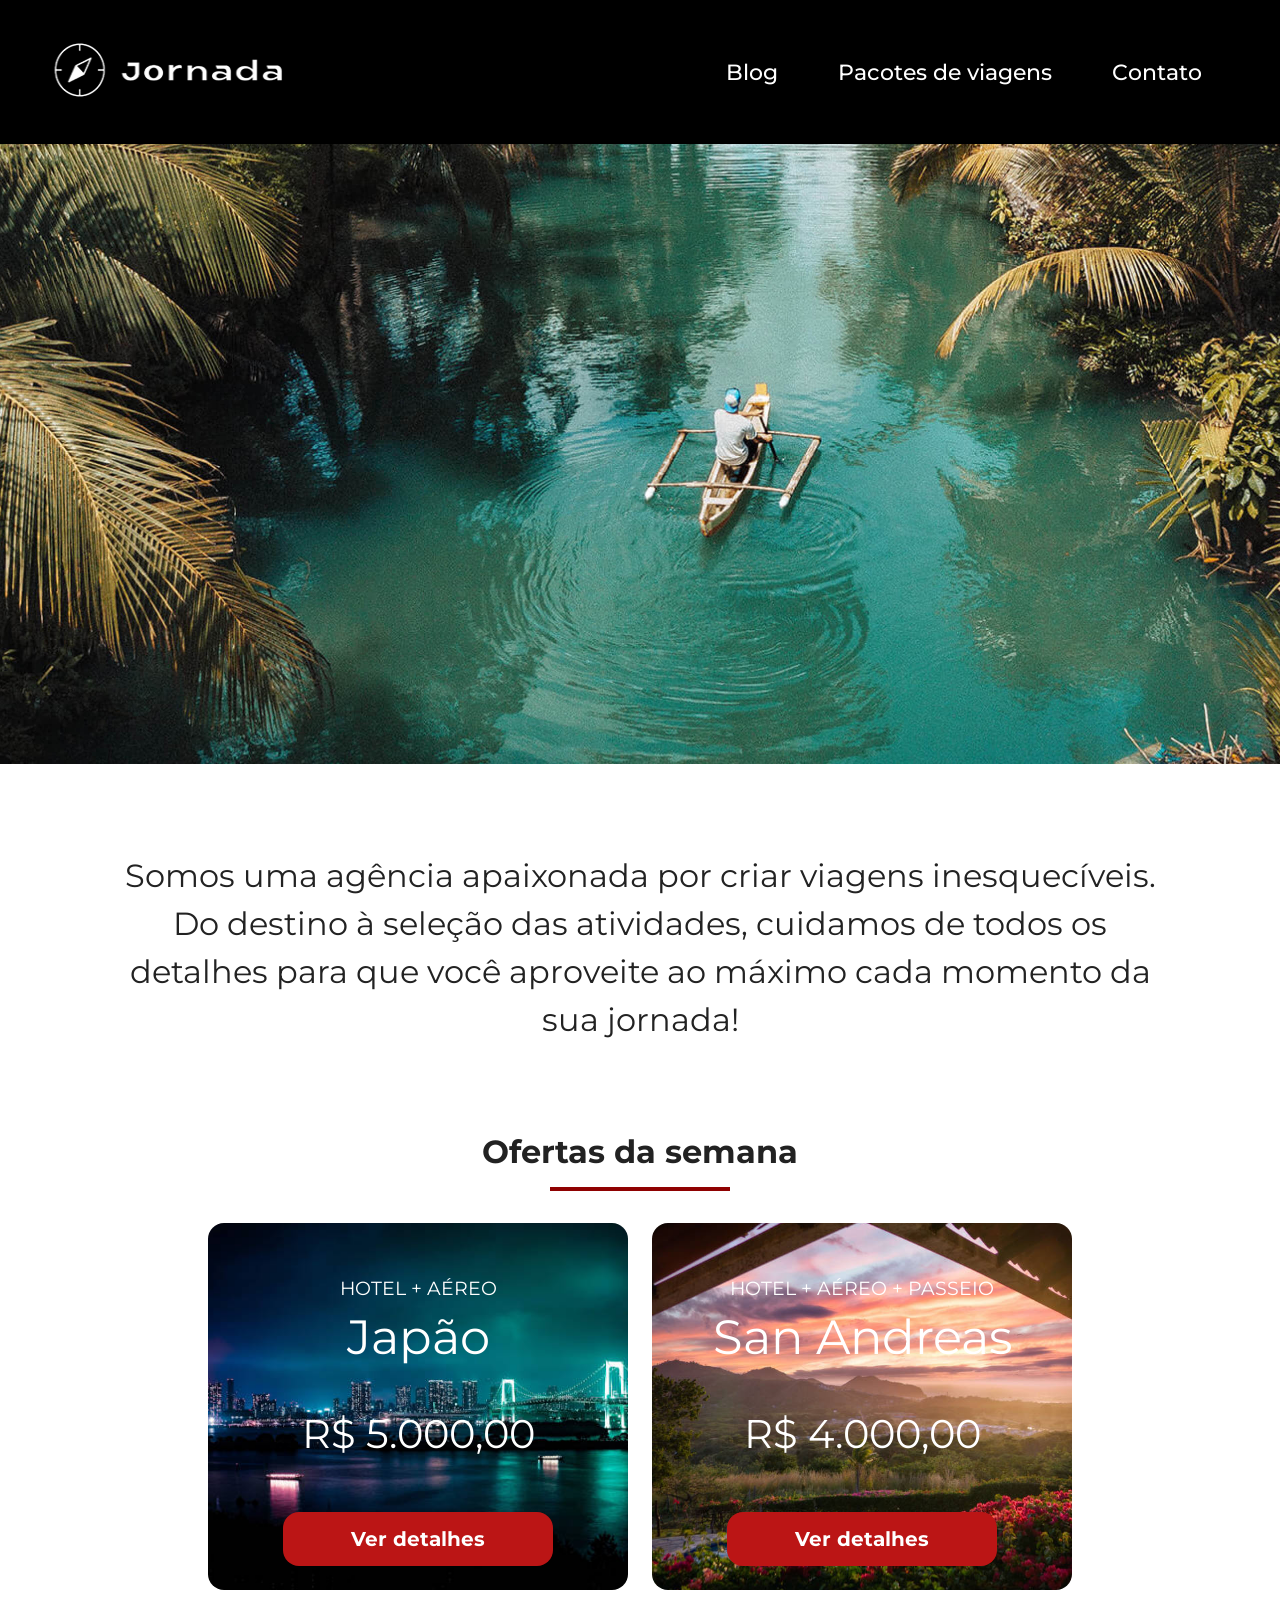
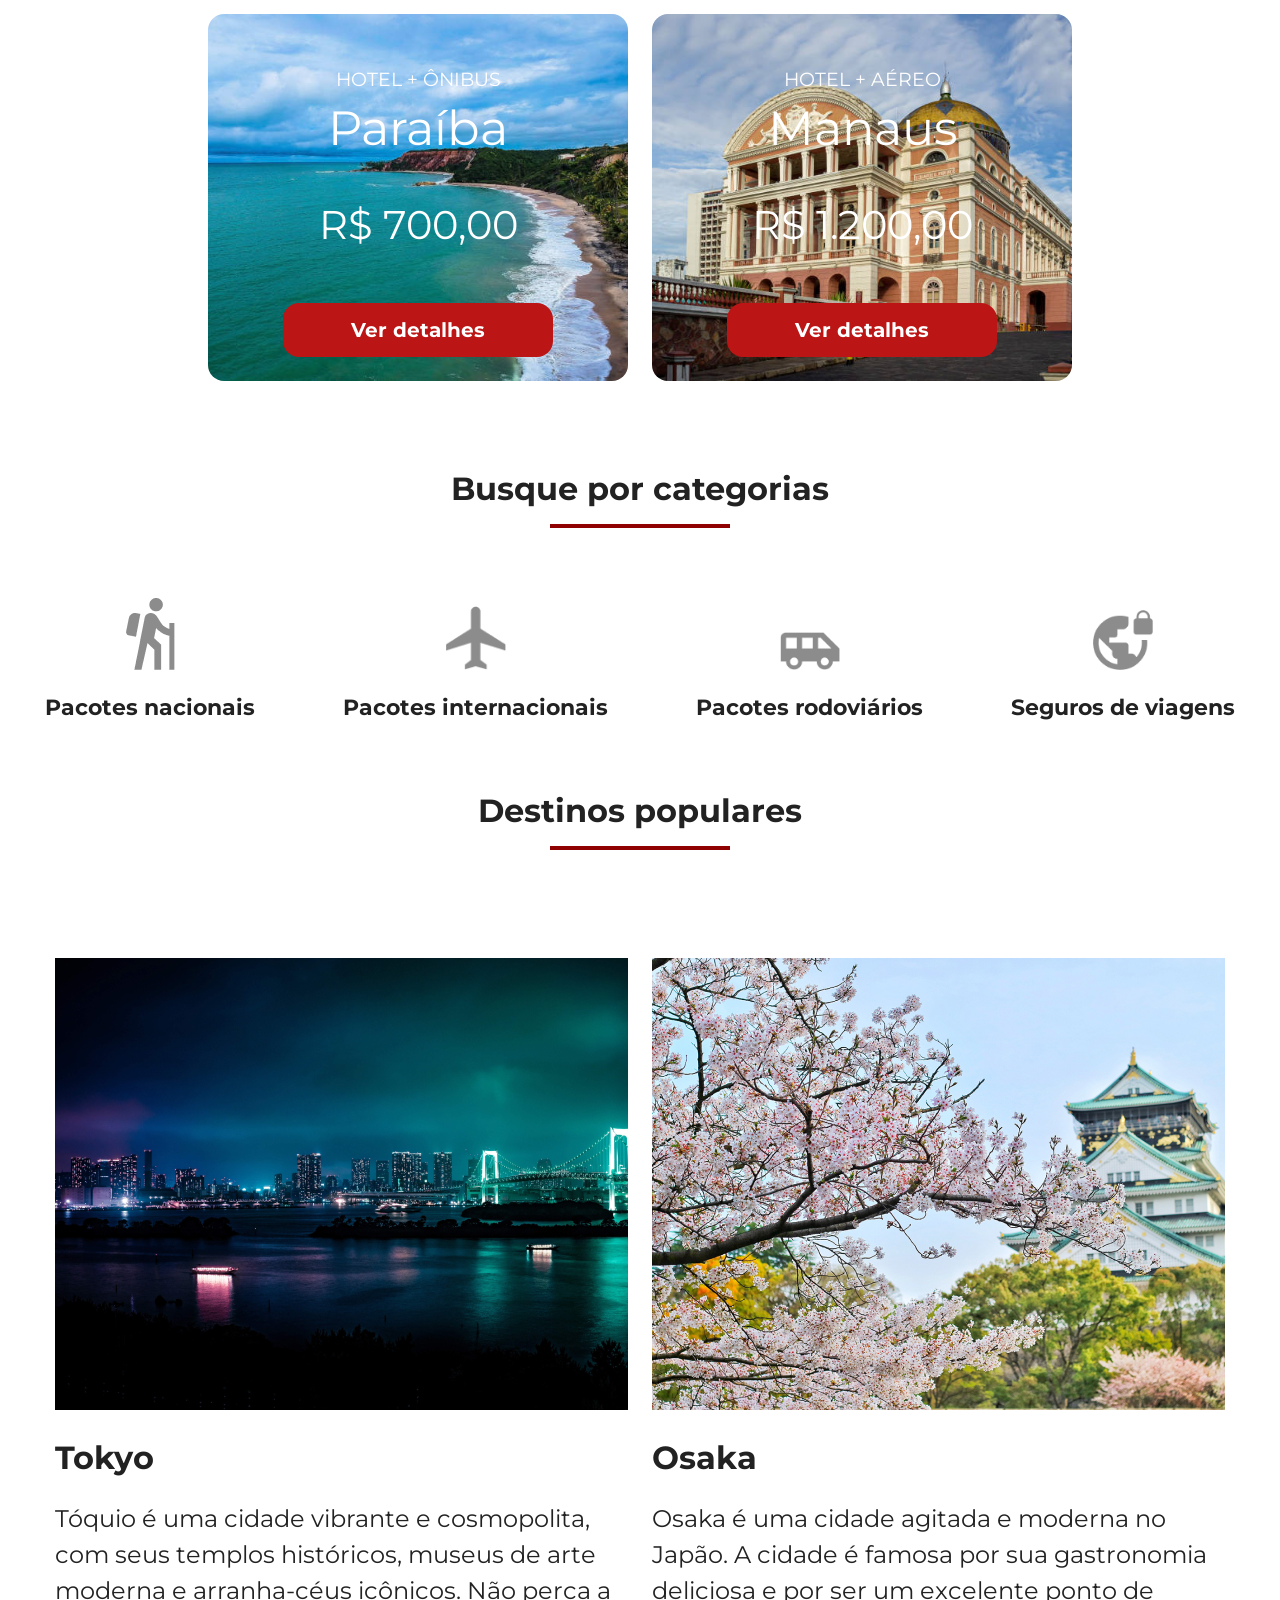
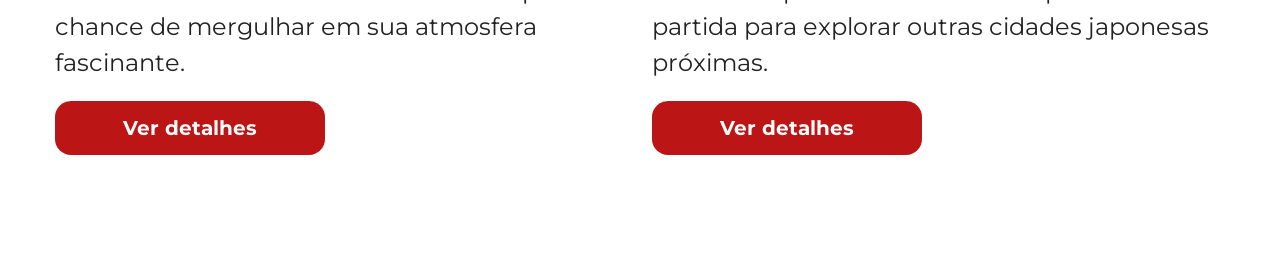
==== index.html @ 57676ef1 "Finaliza sessao de destinos populares" ====
<!doctype html>
<html lang="pt-br">
  <head>
    <meta charset="UTF-8" />
    <meta name="viewport" content="width=device-width, initial-scale=1.0" />
    <link rel="stylesheet" href="./assets/css/style.css" />
    <link rel="shortcut icon" href="./favico.svg" type="image/x-icon" />
    <title>Jornada viagens</title>
  </head>
  <body>
    <header class="main-header">
      <a class="logo" href="./index.html" title="Voltar para a página inicial">
        <img
          class="logo-mobile"
          src="./assets/img/bussola-jornada-branco.png"
          alt="Bussola do logo Jornada Viagens"
        />

        <img
          class="logo-desktop"
          src="./assets/img/bussola-texto-jornada-branco.png"
          alt="Logo Jornada Viagens na cor branca"
        />
      </a>

      <div class="hamburguer">
        <img src="./assets/img/menu.png" alt="Menu de navegação" />
      </div>

      <nav class="menu">
        <ul>
          <li>
            <a href="blog.html" target="_blank" title="Acessar Blog">Blog</a>
          </li>
          <li>
            <a href="pacotes.html" title="Acessar Pacotes de viagens"
              >Pacotes de viagens</a
            >
          </li>
          <li><a href="contato.html" title="Acessar Contato">Contato</a></li>
        </ul>
      </nav>
    </header>

    <!--Início da seção de hero-->
    <section class="hero">
      <div class="hero-img"></div>
      <h2>
        Somos uma agência apaixonada por criar viagens inesquecíveis. Do destino
        à seleção das atividades, cuidamos de todos os detalhes para que você
        aproveite ao máximo cada momento da sua jornada!
      </h2>
    </section>
    <!--Fim da seção de hero-->

    <!--Início da seção de ofertas-->
    <section class="offers">
      <div class="section-title">
        <h2>Ofertas da semana</h2>
        <hr />
      </div>

      <div class="offers-cards">
        <article class="card japao">
          <header>
            <p>Hotel + aéreo</p>
            <h3>Japão</h3>
            <br />
            <span>R$ 5.000,00</span>
          </header>

          <footer>
            <a href="#" class="button">Ver detalhes</a>
          </footer>
        </article>

        <article class="card san-andreas">
          <header>
            <p>Hotel + aéreo + passeio</p>
            <h3>San Andreas</h3>
            <br />
            <span>R$ 4.000,00</span>
          </header>

          <footer>
            <a href="#" class="button">Ver detalhes</a>
          </footer>
        </article>

        <article class="card paraiba">
          <header>
            <p>Hotel + ônibus</p>
            <h3>Paraíba</h3>
            <br />
            <span>R$ 700,00</span>
          </header>

          <footer>
            <a href="#" class="button">Ver detalhes</a>
          </footer>
        </article>

        <article class="card manaus">
          <header>
            <p>Hotel + aéreo</p>
            <h3>Manaus</h3>
            <br />
            <span>R$ 1.200,00</span>
          </header>

          <footer>
            <a href="#" class="button">Ver detalhes</a>
          </footer>
        </article>
      </div>
    </section>
    <!--Fim da seção de ofertas-->

    <!--Início da seção de categorias-->
    <section class="categories">
      <div class="section-title">
        <h2>Busque por categorias</h2>
        <hr />
      </div>

      <div class="categories-cards">
        <div class="categories-card-link">
          <a href="#">
            <img
              src="./assets/img/icone-caminhada.png"
              alt="Ícone cinza representando uma pessoa fazendo caminhada ou traking"
              title="Busque pela categoria Pacotes nacionais"
            />
            <br />
            <h3>Pacotes nacionais</h3>
          </a>
        </div>

        <div class="categories-card-link">
          <a href="#">
            <img
              src="./assets/img/icone-aviao.png"
              alt="Ícone de avião"
              title="Busque pela categoria Pacotes internacionais"
            />
            <br />
            <h3>Pacotes internacionais</h3>
          </a>
        </div>

        <div class="categories-card-link">
          <a href="#">
            <img
              src="./assets/img/icone-onibus.png"
              alt="Ícone de ônibus"
              title="Busque pela categoria Pacotes rodoviários"
            />
            <br />
            <h3>Pacotes rodoviários</h3>
          </a>
        </div>

        <div class="categories-card-link">
          <a href="#">
            <img
              src="./assets/img/icone-planeta.png"
              alt="Ícone do planeta Terra junto com cadeado representando seguro de viagem"
              title="Busque pela categoria Seguros de viagens"
            />
            <br />
            <h3>Seguros de viagens</h3>
          </a>
        </div>
      </div>
    </section>
    <!--Fim da seção de categorias-->

    <!--Início da seção de destinos-->
    <section class="destinations">
      <div class="section-title">
        <h2>Destinos populares</h2>
        <hr />
      </div>

      <div class="destinations-items">
        <article class="item">
          <header>
            <div class="img-item tokyo"></div>
            <h4>Tokyo</h4>
          </header>
          <p>
            Tóquio é uma cidade vibrante e cosmopolita, com seus templos
            históricos, museus de arte moderna e arranha-céus icônicos. Não
            perca a chance de mergulhar em sua atmosfera fascinante.
          </p>

          <footer>
            <a href="#" class="button">Ver detalhes</a>
          </footer>
        </article>

        <article class="item">
          <header>
            <div class="img-item osaka"></div>
            <h4>Osaka</h4>
          </header>
          <p>
            Osaka é uma cidade agitada e moderna no Japão. A cidade é famosa por
            sua gastronomia deliciosa e por ser um excelente ponto de partida
            para explorar outras cidades japonesas próximas.
          </p>

          <footer>
            <a href="#" class="button">Ver detalhes</a>
          </footer>
        </article>
      </div>
    </section>
    <!--Fim da seção de destinos-->

    <script src="./menu_mobile.js"></script>
  </body>
</html>
---- assets/css/style.css ----
@import url(./global.css);
@import url(./header.css);
@import url(./hero.css);
@import url(./offers.css);
@import url(./categories.css);
@import url(./destinations.css);
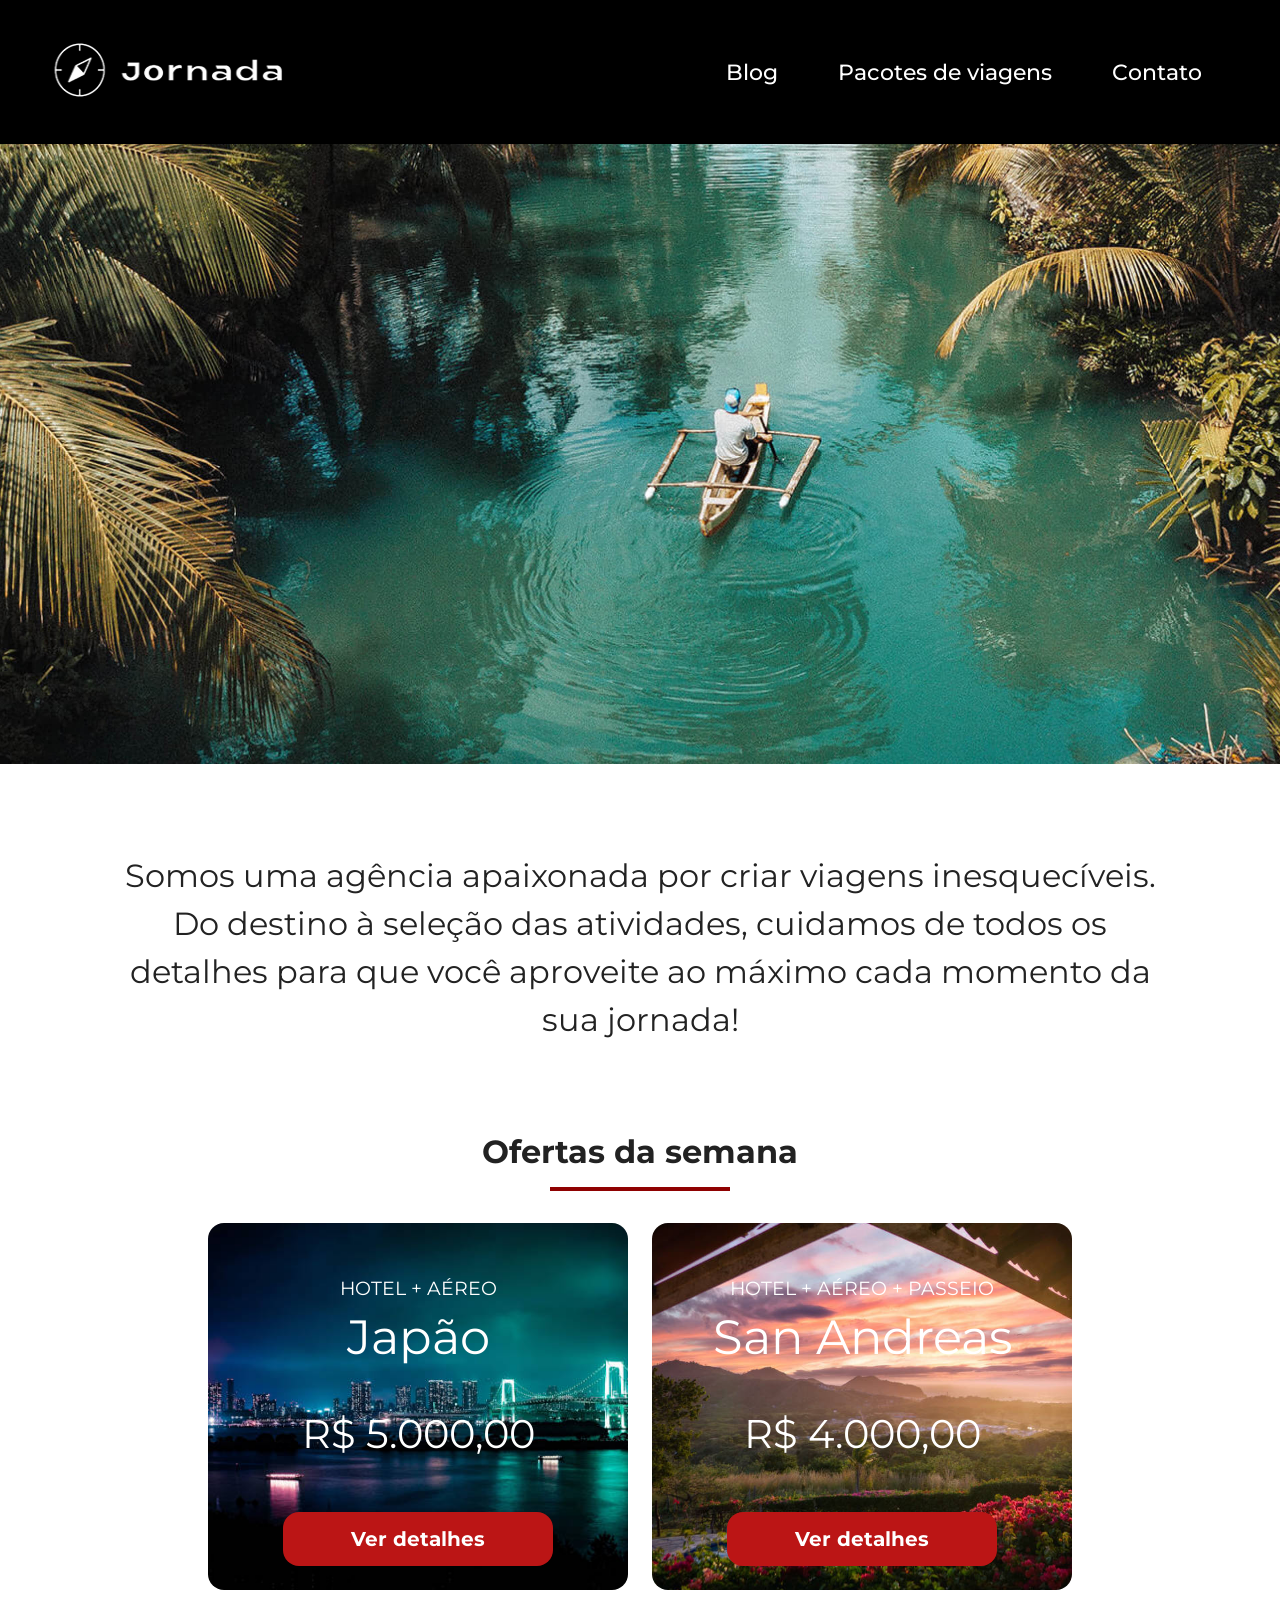
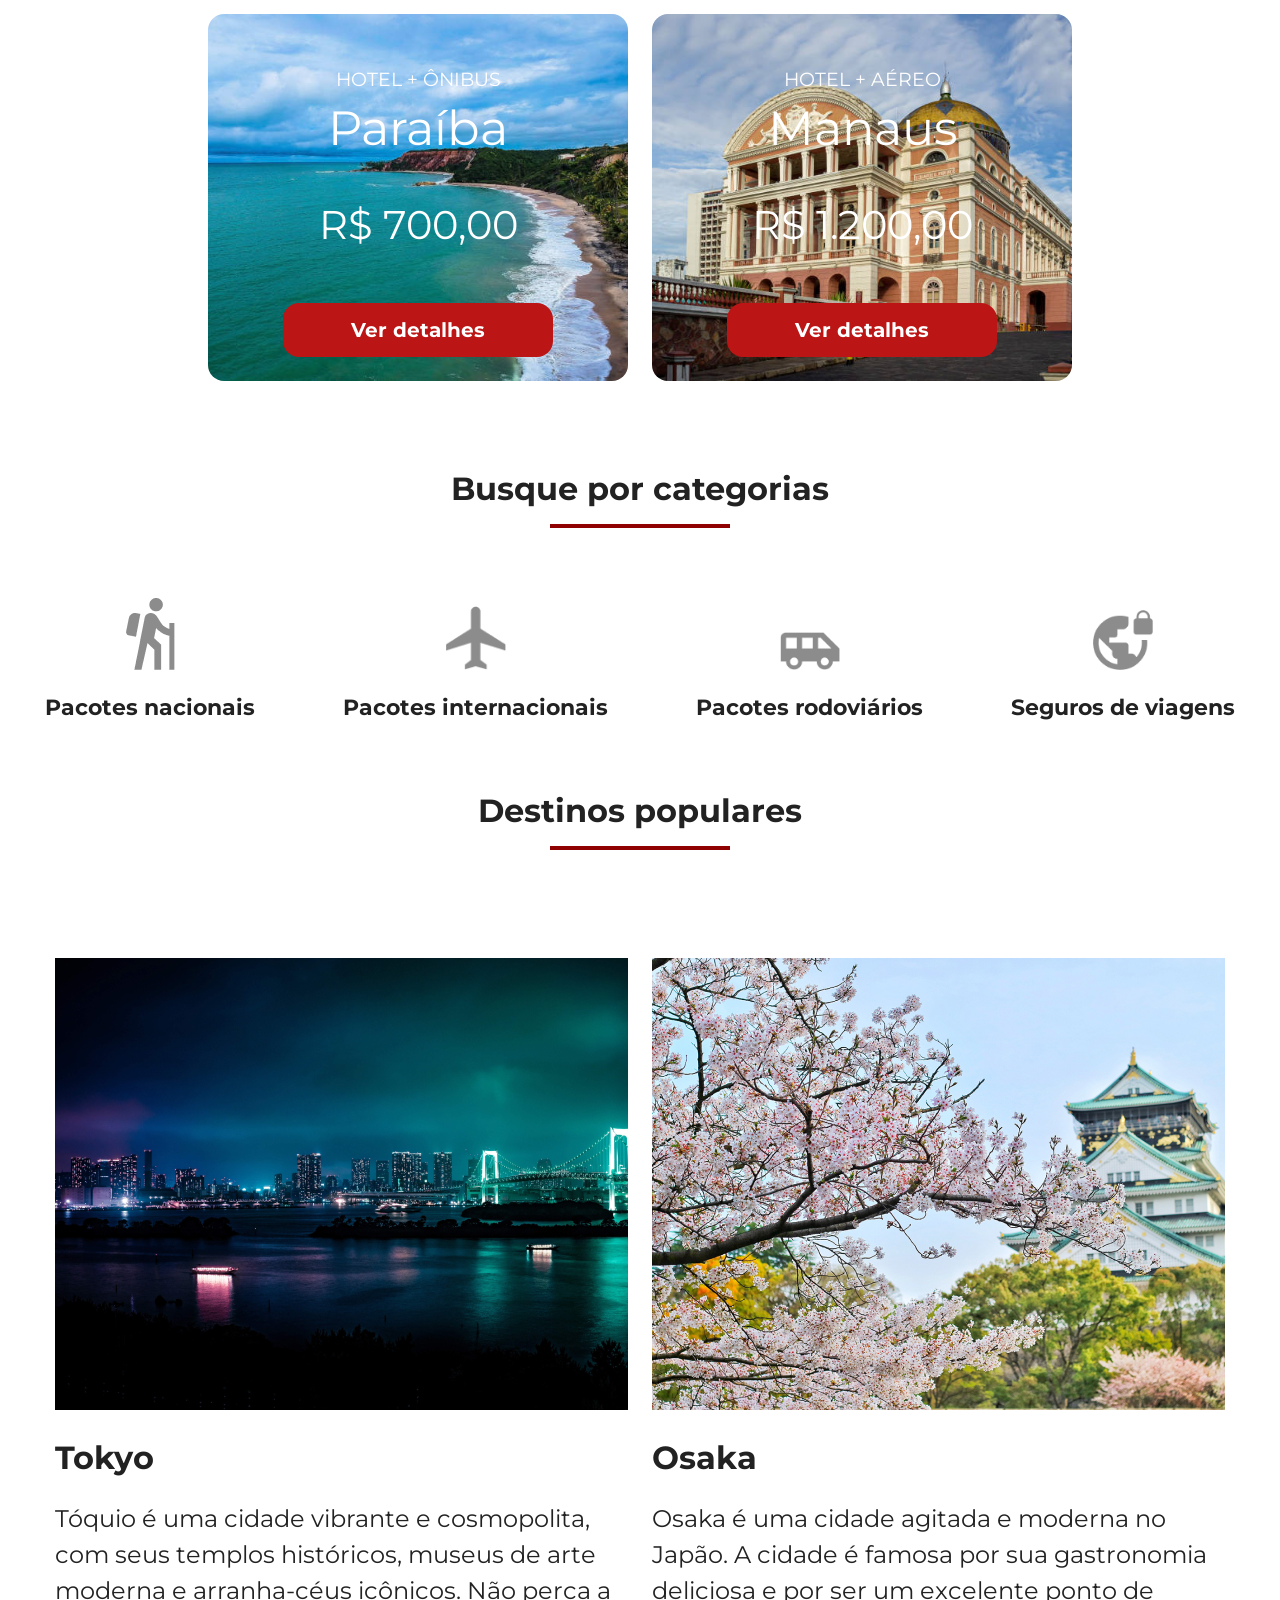
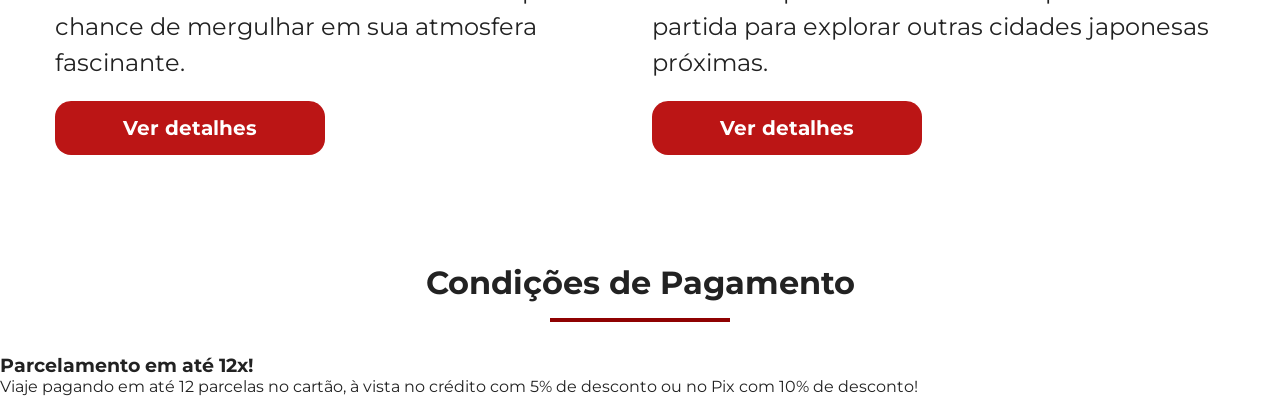
==== commit 7320acb3: "Adiciona estrutura da sessao de pagamentos" ====
--- a/index.html
+++ b/index.html
@@ -218,6 +218,34 @@
     </section>
     <!--Fim da seção de destinos-->
 
+    <!--Início da seção de pagamentos-->
+    <section class="payments">
+      <div class="section-title">
+        <h2>Condições de Pagamento</h2>
+        <hr />
+      </div>
+
+      <div class="text-content">
+        <h3>Parcelamento em até 12x!</h3>
+        <p>
+          Viaje pagando em até 12 parcelas no cartão, à vista no crédito com 5%
+          de desconto ou no Pix com 10% de desconto!
+        </p>
+      </div>
+      <!-- <div class="container-two-photos">
+        <div class="img-travel"></div>
+        <div class="img-passport"></div>
+      </div>
+
+      <div class="container-one-photo"></div> -->
+
+      <div class="image-content">
+        <div class="image bag"></div>
+        <div class="image passport"></div>
+        <div class="image people"></div>
+      </div>
+    </section>
+    <!--Fim da seção de pagamentos-->
     <script src="./menu_mobile.js"></script>
   </body>
 </html>
--- a/assets/css/style.css
+++ b/assets/css/style.css
@@ -3,4 +3,5 @@
 @import url(./hero.css);
 @import url(./offers.css);
 @import url(./categories.css);
-@import url(./destinations.css);+@import url(./destinations.css);
+@import url(./payments.css);
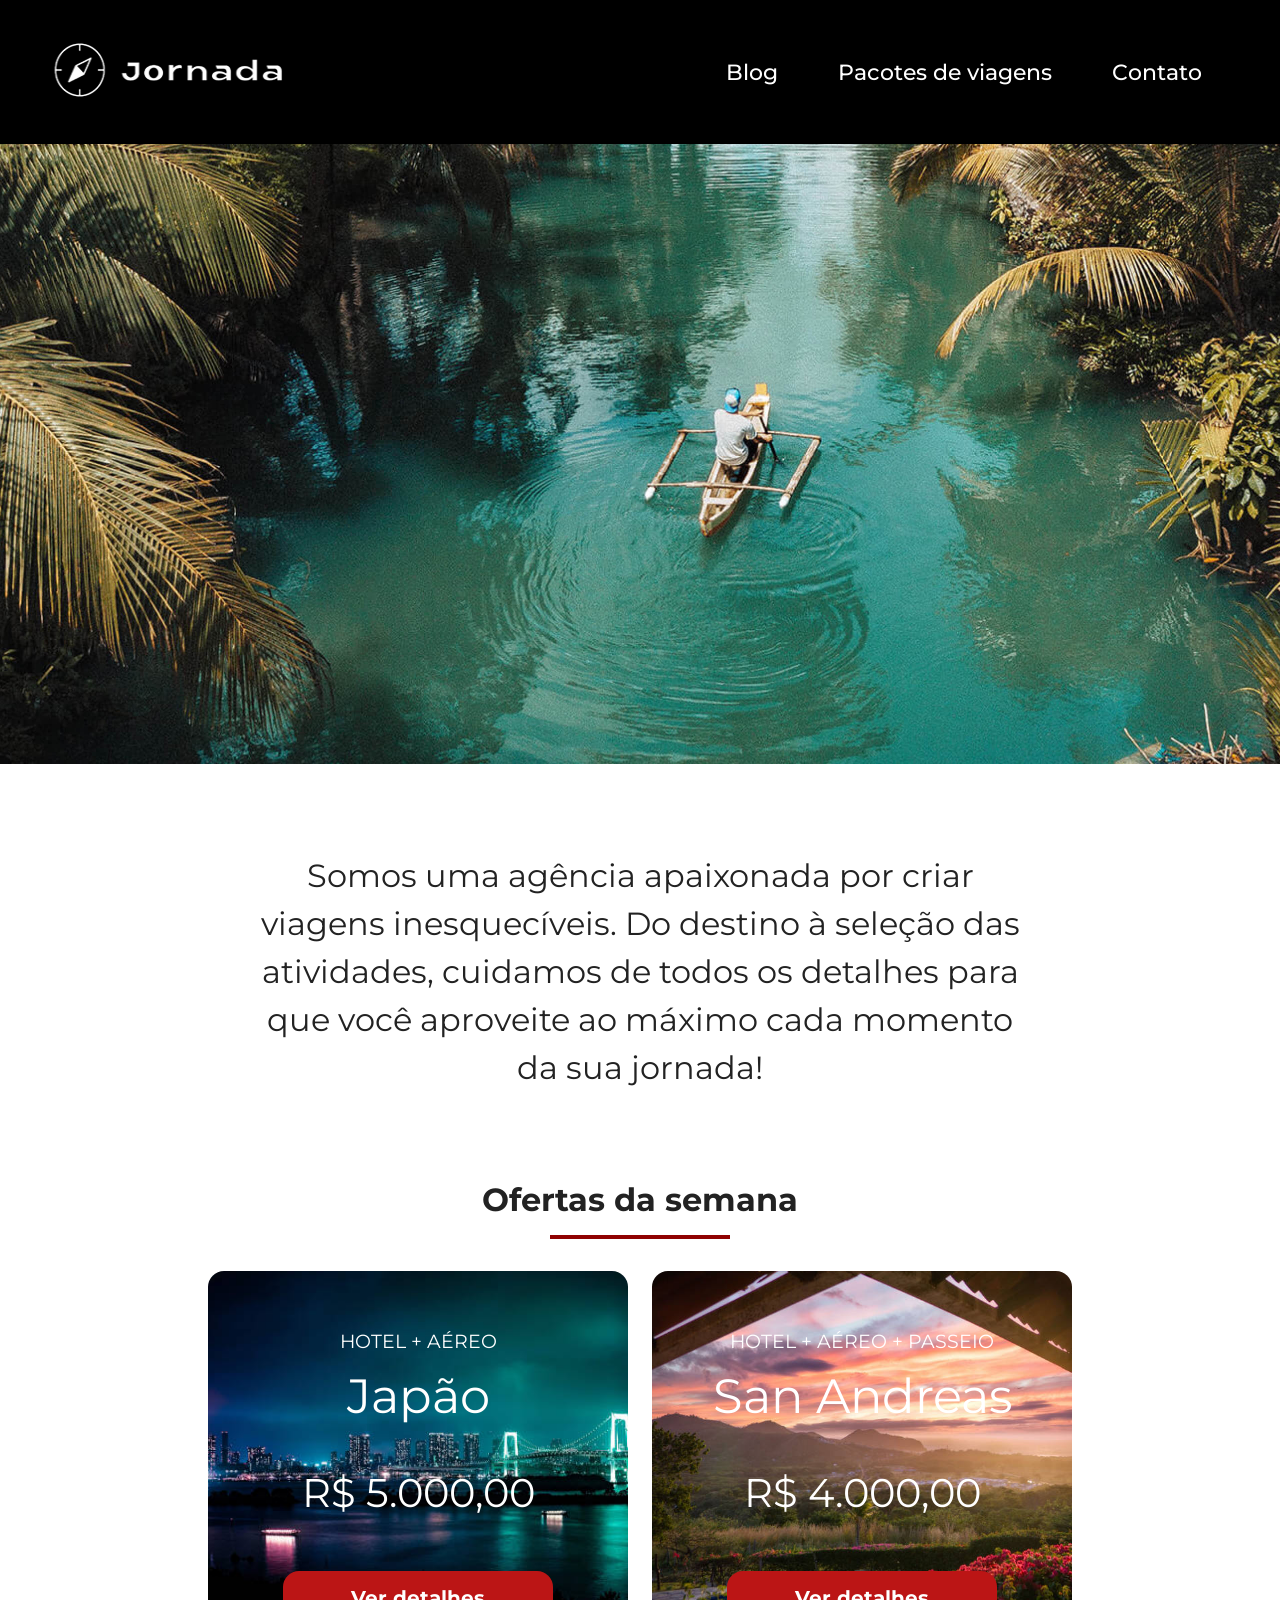
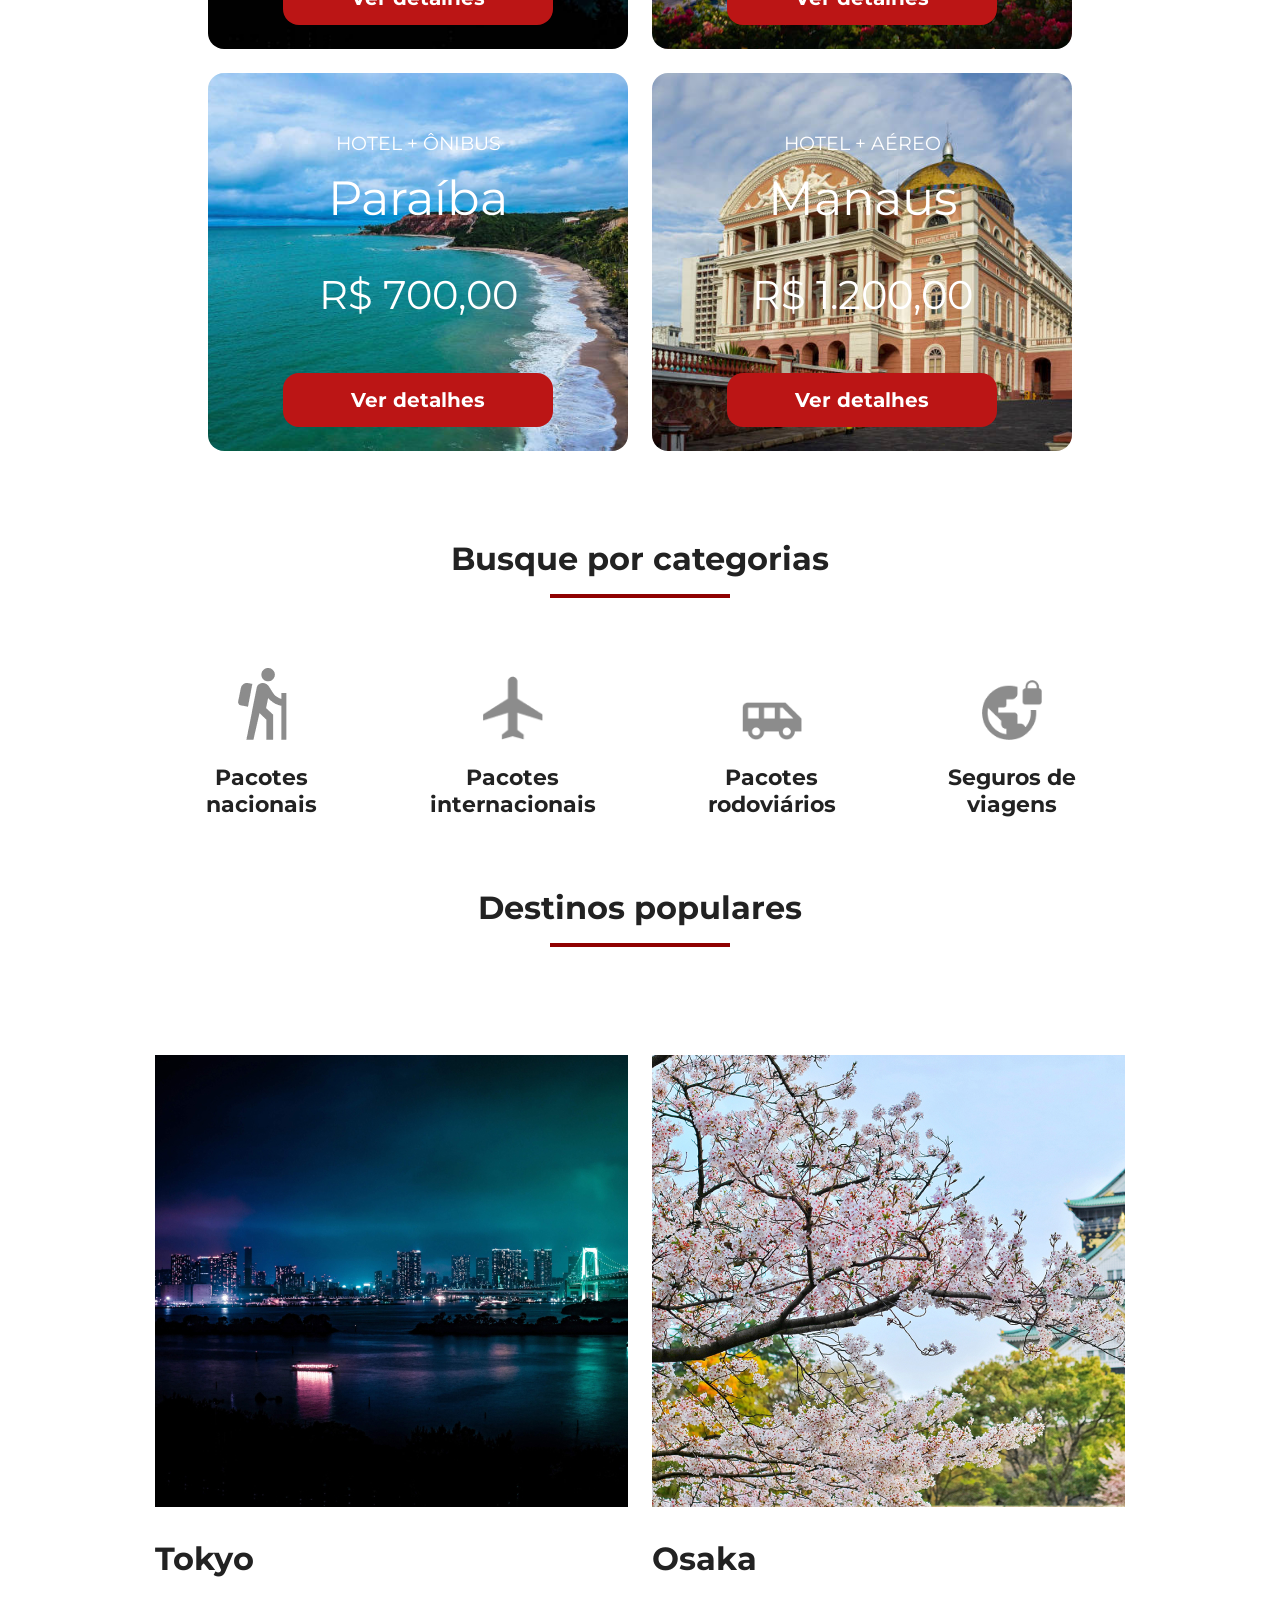
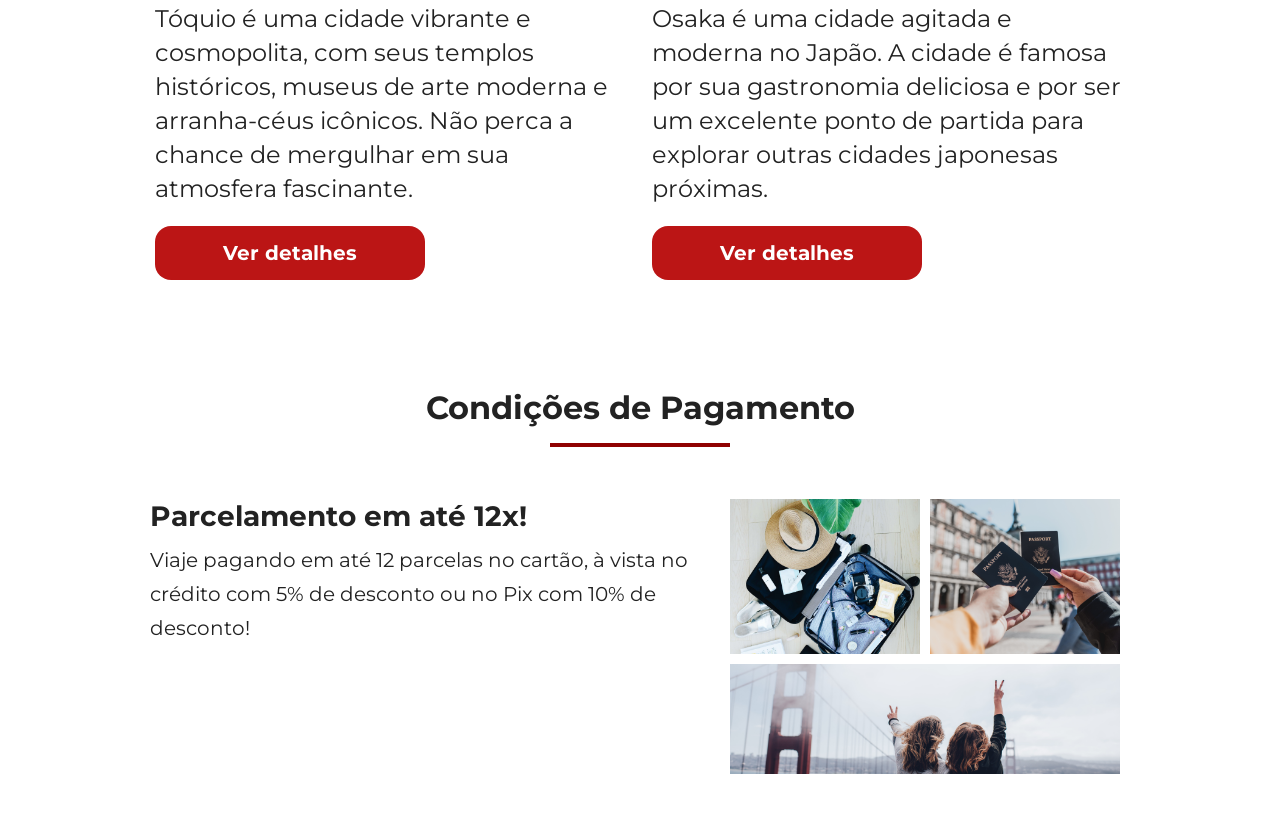
==== commit 964b9fa2: "Finaliza sessao de pagamentos" ====
--- a/index.html
+++ b/index.html
@@ -43,8 +43,8 @@
     </header>
 
     <!--Início da seção de hero-->
+    <div class="hero-img"></div>
     <section class="hero">
-      <div class="hero-img"></div>
       <h2>
         Somos uma agência apaixonada por criar viagens inesquecíveis. Do destino
         à seleção das atividades, cuidamos de todos os detalhes para que você
@@ -63,8 +63,8 @@
       <div class="offers-cards">
         <article class="card japao">
           <header>
-            <p>Hotel + aéreo</p>
-            <h3>Japão</h3>
+            <p class="content-text">Hotel + aéreo</p>
+            <h3 class="content-title">Japão</h3>
             <br />
             <span>R$ 5.000,00</span>
           </header>
@@ -76,8 +76,8 @@
 
         <article class="card san-andreas">
           <header>
-            <p>Hotel + aéreo + passeio</p>
-            <h3>San Andreas</h3>
+            <p class="content-text">Hotel + aéreo + passeio</p>
+            <h3 class="content-title">San Andreas</h3>
             <br />
             <span>R$ 4.000,00</span>
           </header>
@@ -89,8 +89,8 @@
 
         <article class="card paraiba">
           <header>
-            <p>Hotel + ônibus</p>
-            <h3>Paraíba</h3>
+            <p class="content-text">Hotel + ônibus</p>
+            <h3 class="content-title">Paraíba</h3>
             <br />
             <span>R$ 700,00</span>
           </header>
@@ -102,8 +102,8 @@
 
         <article class="card manaus">
           <header>
-            <p>Hotel + aéreo</p>
-            <h3>Manaus</h3>
+            <p class="content-text">Hotel + aéreo</p>
+            <h3 class="content-title">Manaus</h3>
             <br />
             <span>R$ 1.200,00</span>
           </header>
@@ -132,7 +132,7 @@
               title="Busque pela categoria Pacotes nacionais"
             />
             <br />
-            <h3>Pacotes nacionais</h3>
+            <h3 class="content-title">Pacotes nacionais</h3>
           </a>
         </div>
 
@@ -144,7 +144,7 @@
               title="Busque pela categoria Pacotes internacionais"
             />
             <br />
-            <h3>Pacotes internacionais</h3>
+            <h3 class="content-title">Pacotes internacionais</h3>
           </a>
         </div>
 
@@ -156,7 +156,7 @@
               title="Busque pela categoria Pacotes rodoviários"
             />
             <br />
-            <h3>Pacotes rodoviários</h3>
+            <h3 class="content-title">Pacotes rodoviários</h3>
           </a>
         </div>
 
@@ -168,7 +168,7 @@
               title="Busque pela categoria Seguros de viagens"
             />
             <br />
-            <h3>Seguros de viagens</h3>
+            <h3 class="content-title">Seguros de viagens</h3>
           </a>
         </div>
       </div>
@@ -186,9 +186,9 @@
         <article class="item">
           <header>
             <div class="img-item tokyo"></div>
-            <h4>Tokyo</h4>
-          </header>
-          <p>
+            <h4 class="content-title">Tokyo</h4>
+          </header>
+          <p class="content-text">
             Tóquio é uma cidade vibrante e cosmopolita, com seus templos
             históricos, museus de arte moderna e arranha-céus icônicos. Não
             perca a chance de mergulhar em sua atmosfera fascinante.
@@ -202,9 +202,9 @@
         <article class="item">
           <header>
             <div class="img-item osaka"></div>
-            <h4>Osaka</h4>
-          </header>
-          <p>
+            <h4 class="content-title">Osaka</h4>
+          </header>
+          <p class="content-text">
             Osaka é uma cidade agitada e moderna no Japão. A cidade é famosa por
             sua gastronomia deliciosa e por ser um excelente ponto de partida
             para explorar outras cidades japonesas próximas.
@@ -225,24 +225,18 @@
         <hr />
       </div>
 
-      <div class="text-content">
-        <h3>Parcelamento em até 12x!</h3>
-        <p>
-          Viaje pagando em até 12 parcelas no cartão, à vista no crédito com 5%
-          de desconto ou no Pix com 10% de desconto!
-        </p>
-      </div>
-      <!-- <div class="container-two-photos">
-        <div class="img-travel"></div>
-        <div class="img-passport"></div>
-      </div>
-
-      <div class="container-one-photo"></div> -->
-
-      <div class="image-content">
-        <div class="image bag"></div>
-        <div class="image passport"></div>
-        <div class="image people"></div>
+      <div class="content-container">
+        <div class="text-content">
+          <h3 class="content-title">Parcelamento em até 12x!</h3>
+          <p class="content-text">Viaje pagando em até 12 parcelas no cartão, à vista no crédito com
+            5% de desconto ou no Pix com 10% de desconto!</p>
+        </div>
+
+        <div class="image-gallery">
+          <div class="image bag"></div>
+          <div class="image passport"></div>
+          <div class="image people colspan-2"></div>
+        </div>
       </div>
     </section>
     <!--Fim da seção de pagamentos-->
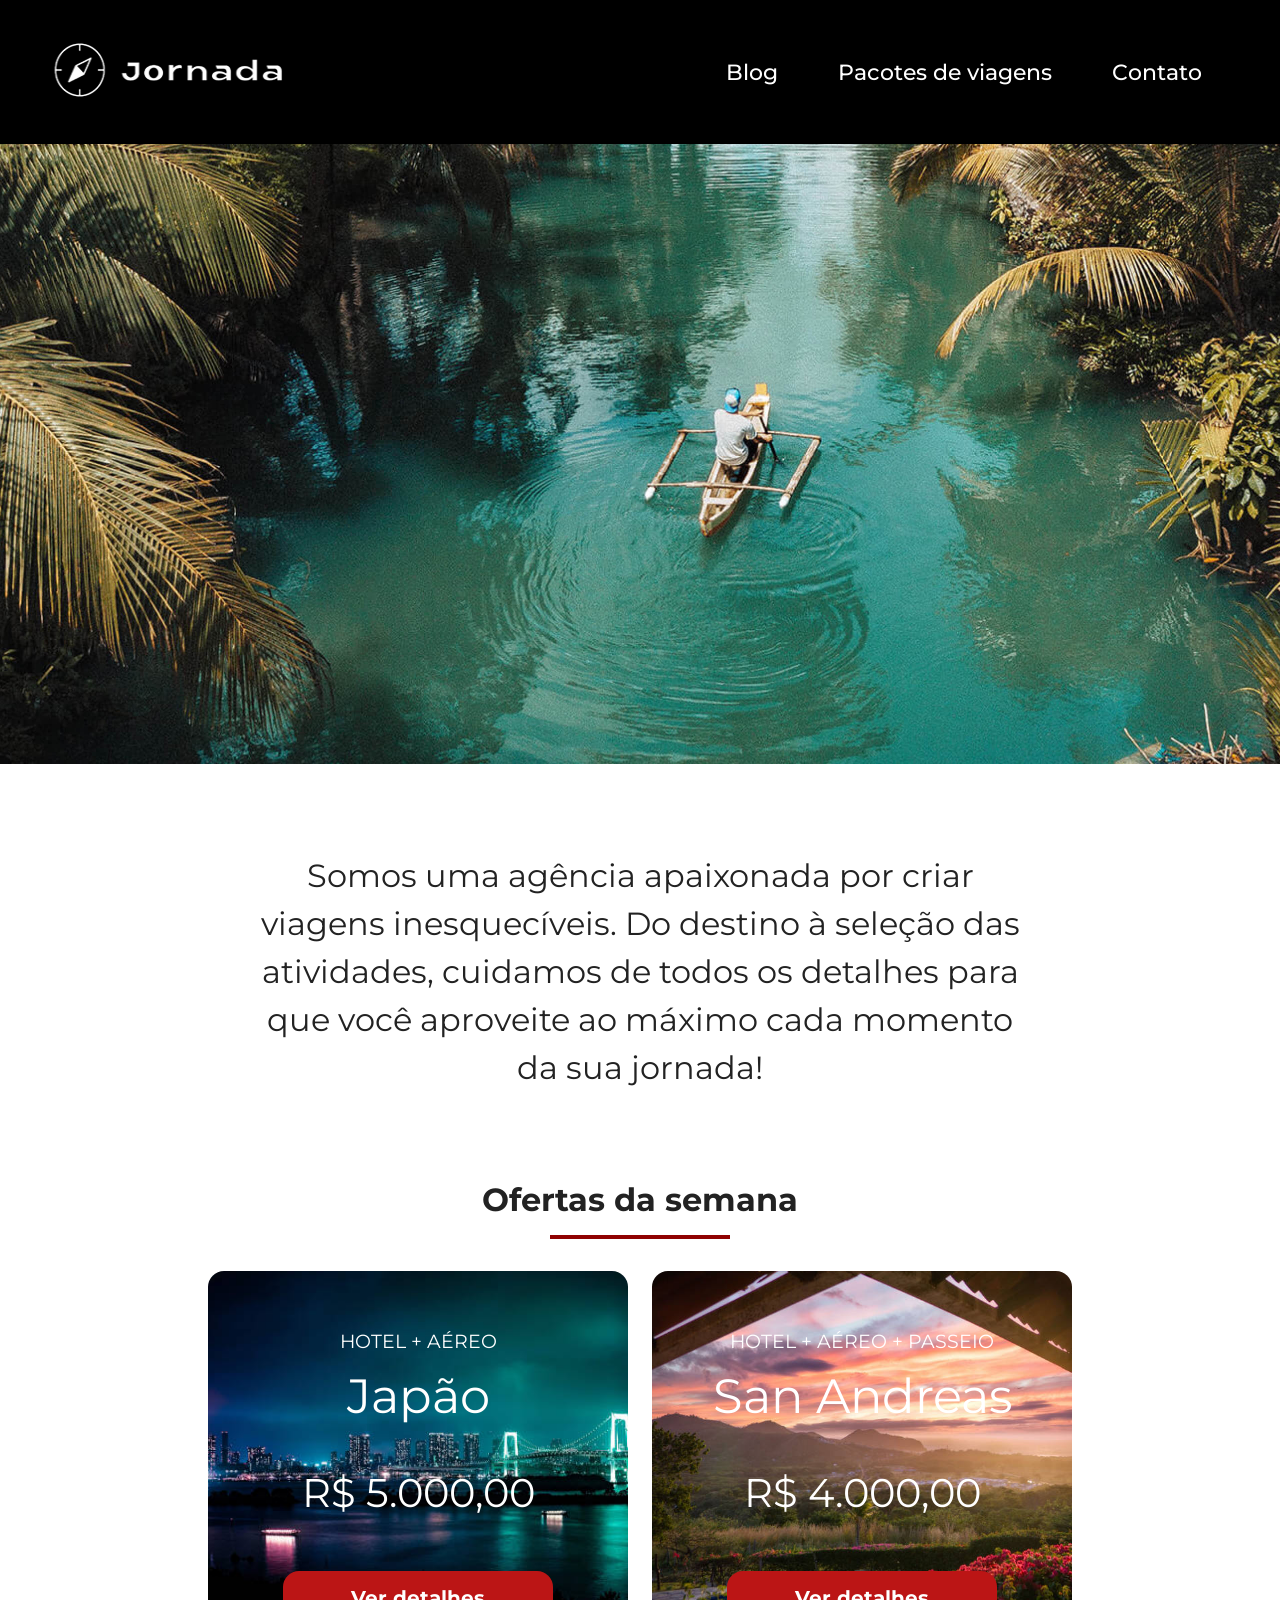
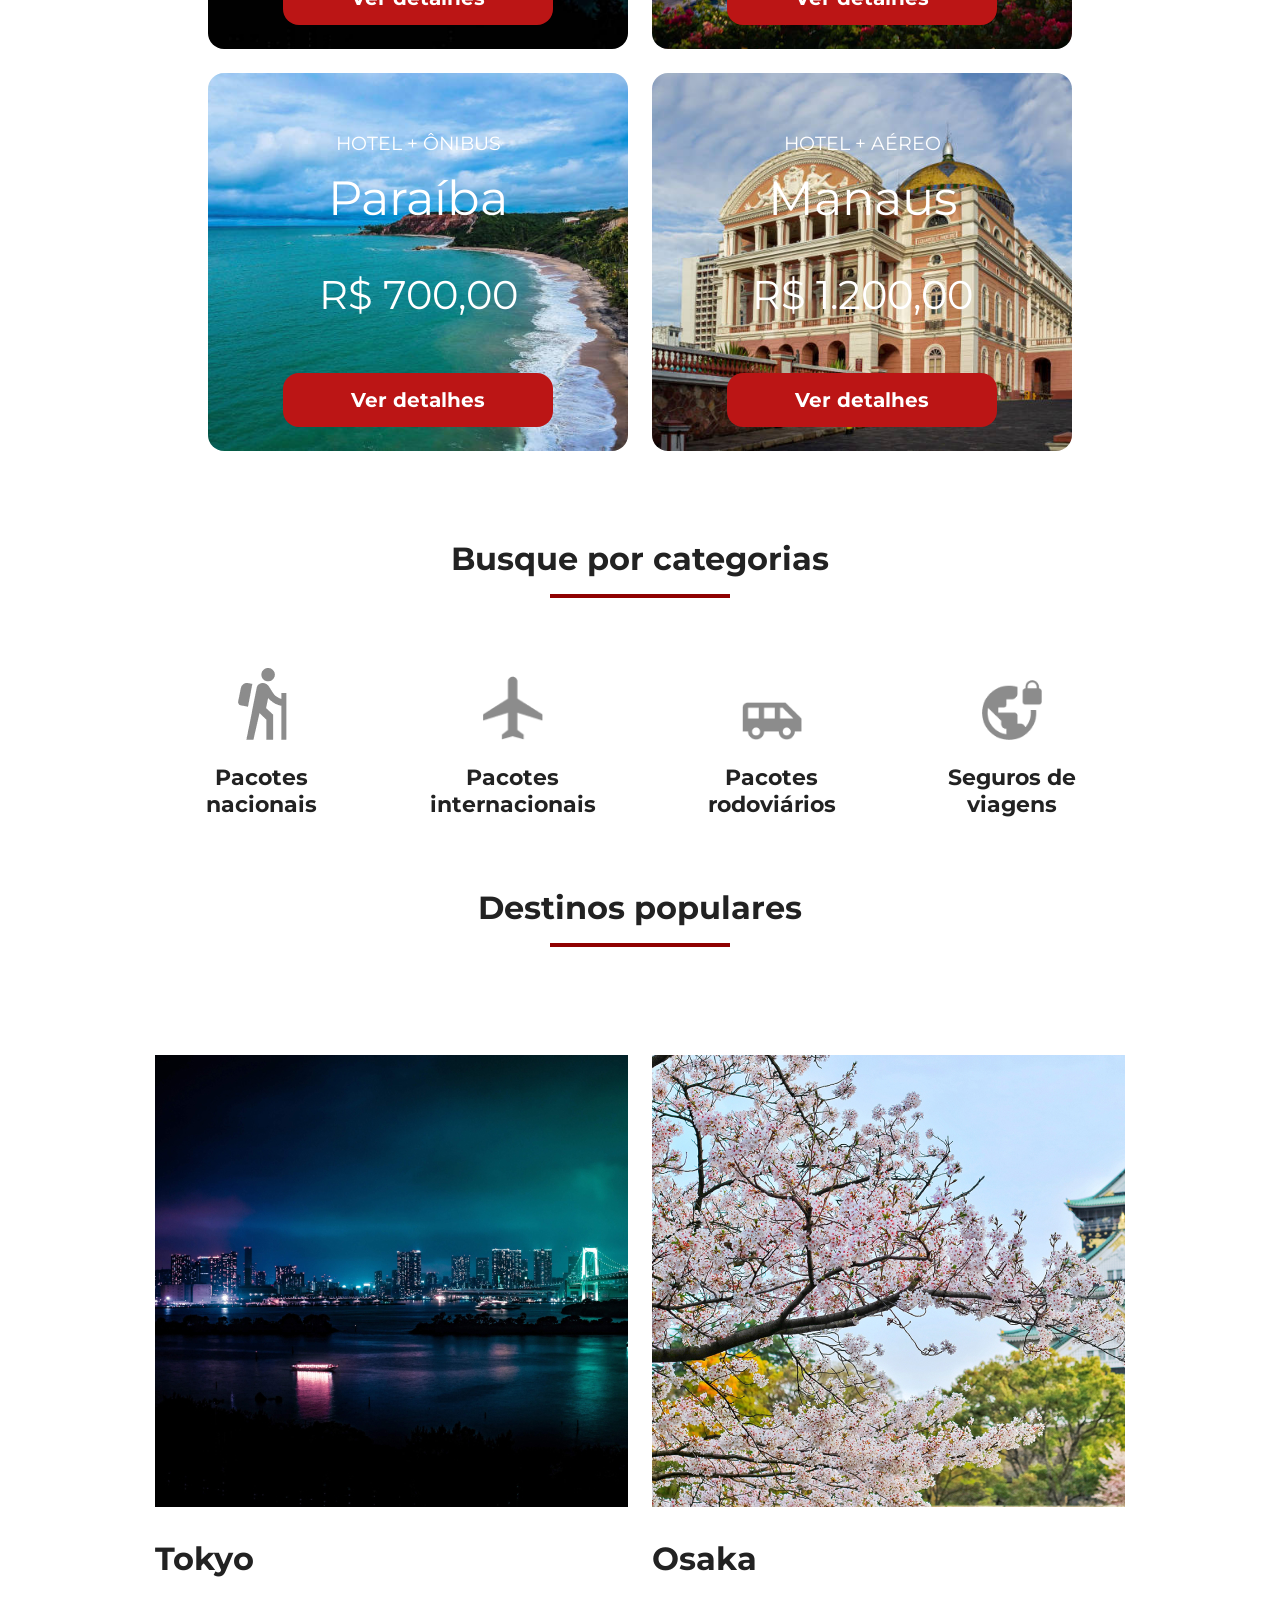
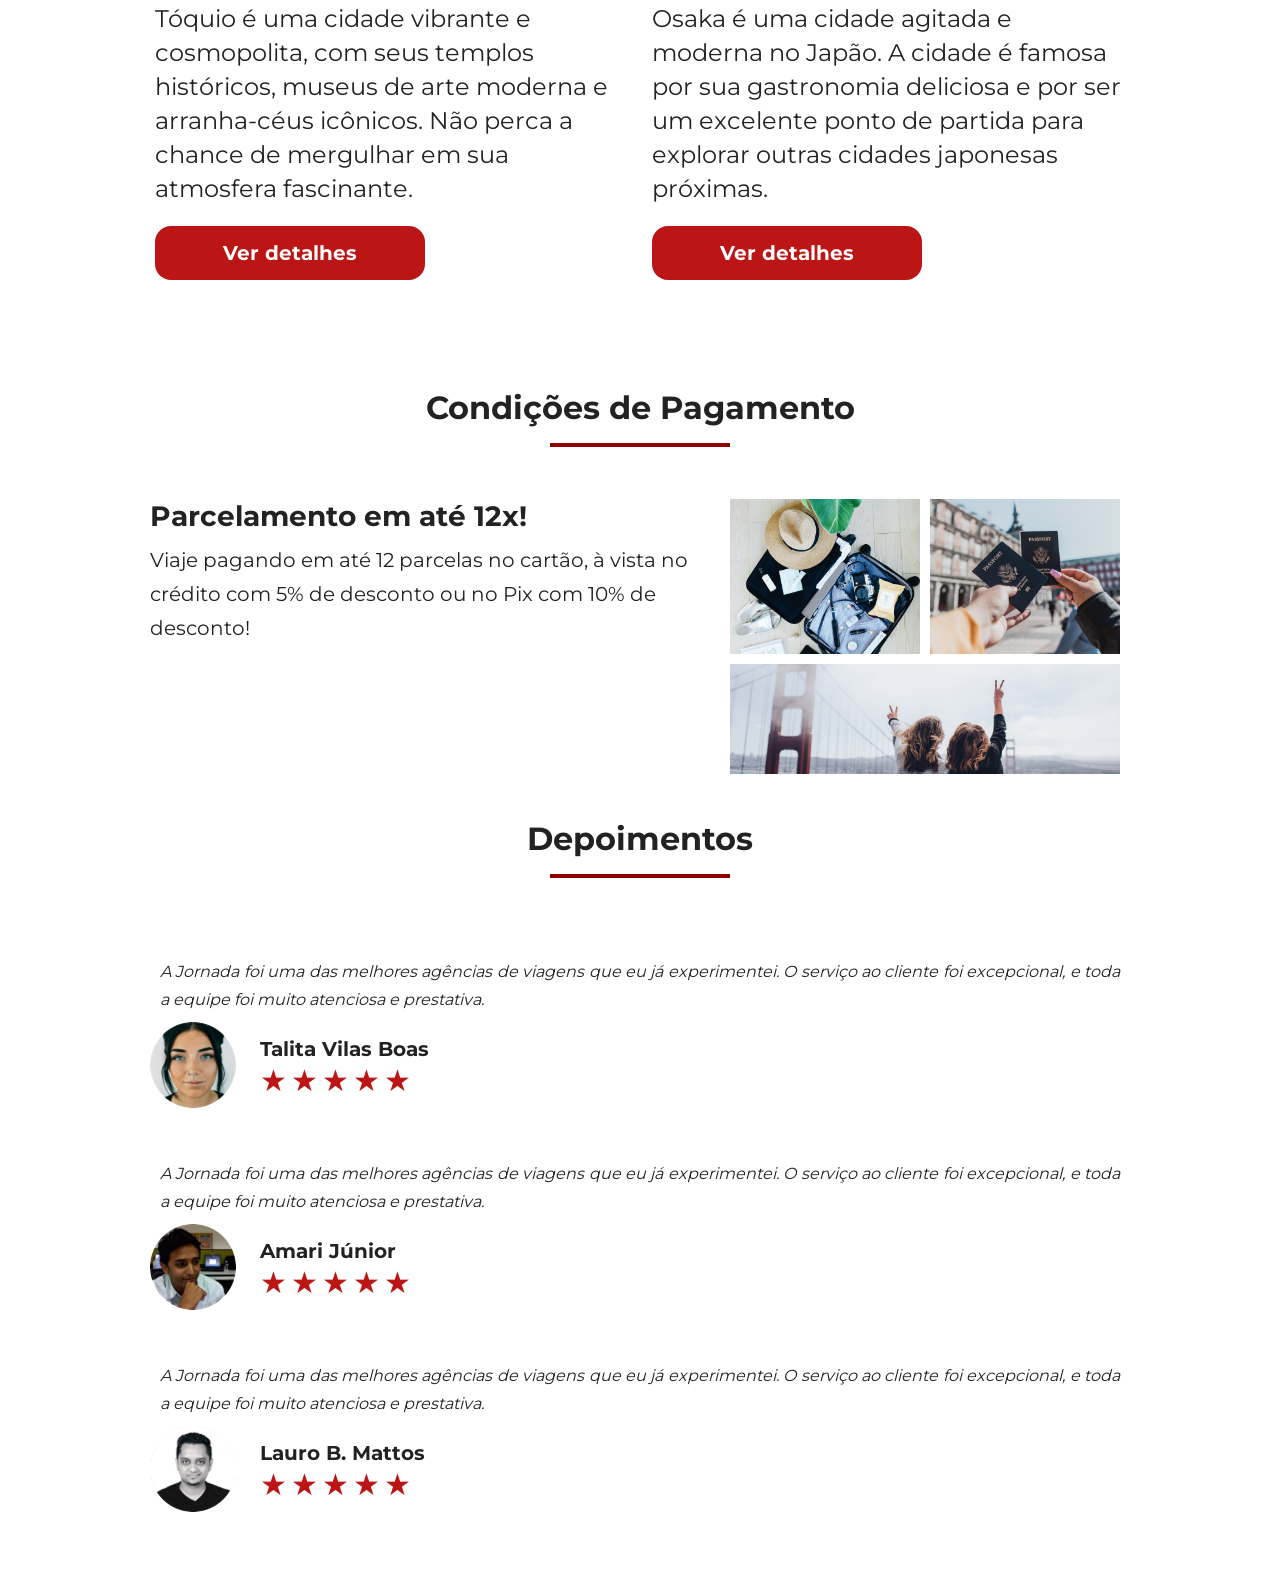
==== commit 880b683d: "Finaliza sessao de testemunhos" ====
--- a/index.html
+++ b/index.html
@@ -240,6 +240,77 @@
       </div>
     </section>
     <!--Fim da seção de pagamentos-->
+
+    <!--Início da seção de depoimentos-->
+    <section class="testimonials">
+      <div class="section-title">
+        <h2>Depoimentos</h2>
+        <hr />
+      </div>
+
+      <div class="testimonials-container">
+        <article>
+          <header>
+            <p>A Jornada foi uma das melhores agências de viagens que eu já experimentei. O serviço ao cliente foi excepcional, e toda a equipe foi muito atenciosa e prestativa.</p>
+          </header>
+
+          <footer>
+            <img src="./assets/img/avatar-talita.png" alt="imagem de perfil da avaliação do cliente citada acima">
+            <div class="profile-content">
+              <h4>Talita Vilas Boas</h4>
+              <div class="rating">
+                <span class="star">★</span>
+                <span class="star">★</span>
+                <span class="star">★</span>
+                <span class="star">★</span>
+                <span class="star">★</span>
+              </div>
+            </div>
+          </footer>
+        </article>
+
+        <article>
+          <header>
+            <p>A Jornada foi uma das melhores agências de viagens que eu já experimentei. O serviço ao cliente foi excepcional, e toda a equipe foi muito atenciosa e prestativa.</p>
+          </header>
+
+          <footer>
+            <img src="./assets/img/avatar-amari.png" alt="imagem de perfil da avaliação do cliente citada acima">
+            <div class="profile-content">
+              <h4>Amari Júnior</h4>
+              <div class="rating">
+                <span class="star">★</span>
+                <span class="star">★</span>
+                <span class="star">★</span>
+                <span class="star">★</span>
+                <span class="star">★</span>
+              </div>
+            </div>
+          </footer>
+        </article>
+
+        <article>
+          <header>
+            <p>A Jornada foi uma das melhores agências de viagens que eu já experimentei. O serviço ao cliente foi excepcional, e toda a equipe foi muito atenciosa e prestativa.</p>
+          </header>
+
+          <footer>
+            <img src="./assets/img/avatar-lauro.png" alt="imagem de perfil da avaliação do cliente citada acima">
+            <div class="profile-content">
+              <h4>Lauro B. Mattos</h4>
+              <div class="rating">
+                <span class="star">★</span>
+                <span class="star">★</span>
+                <span class="star">★</span>
+                <span class="star">★</span>
+                <span class="star">★</span>
+              </div>
+            </div>
+          </footer>
+        </article>
+      </div>
+    </section>
+    <!--Fim da seção de depoimentos-->
     <script src="./menu_mobile.js"></script>
   </body>
 </html>
--- a/assets/css/style.css
+++ b/assets/css/style.css
@@ -4,4 +4,5 @@
 @import url(./offers.css);
 @import url(./categories.css);
 @import url(./destinations.css);
-@import url(./payments.css);+@import url(./payments.css);
+@import url(./testimonials.css);
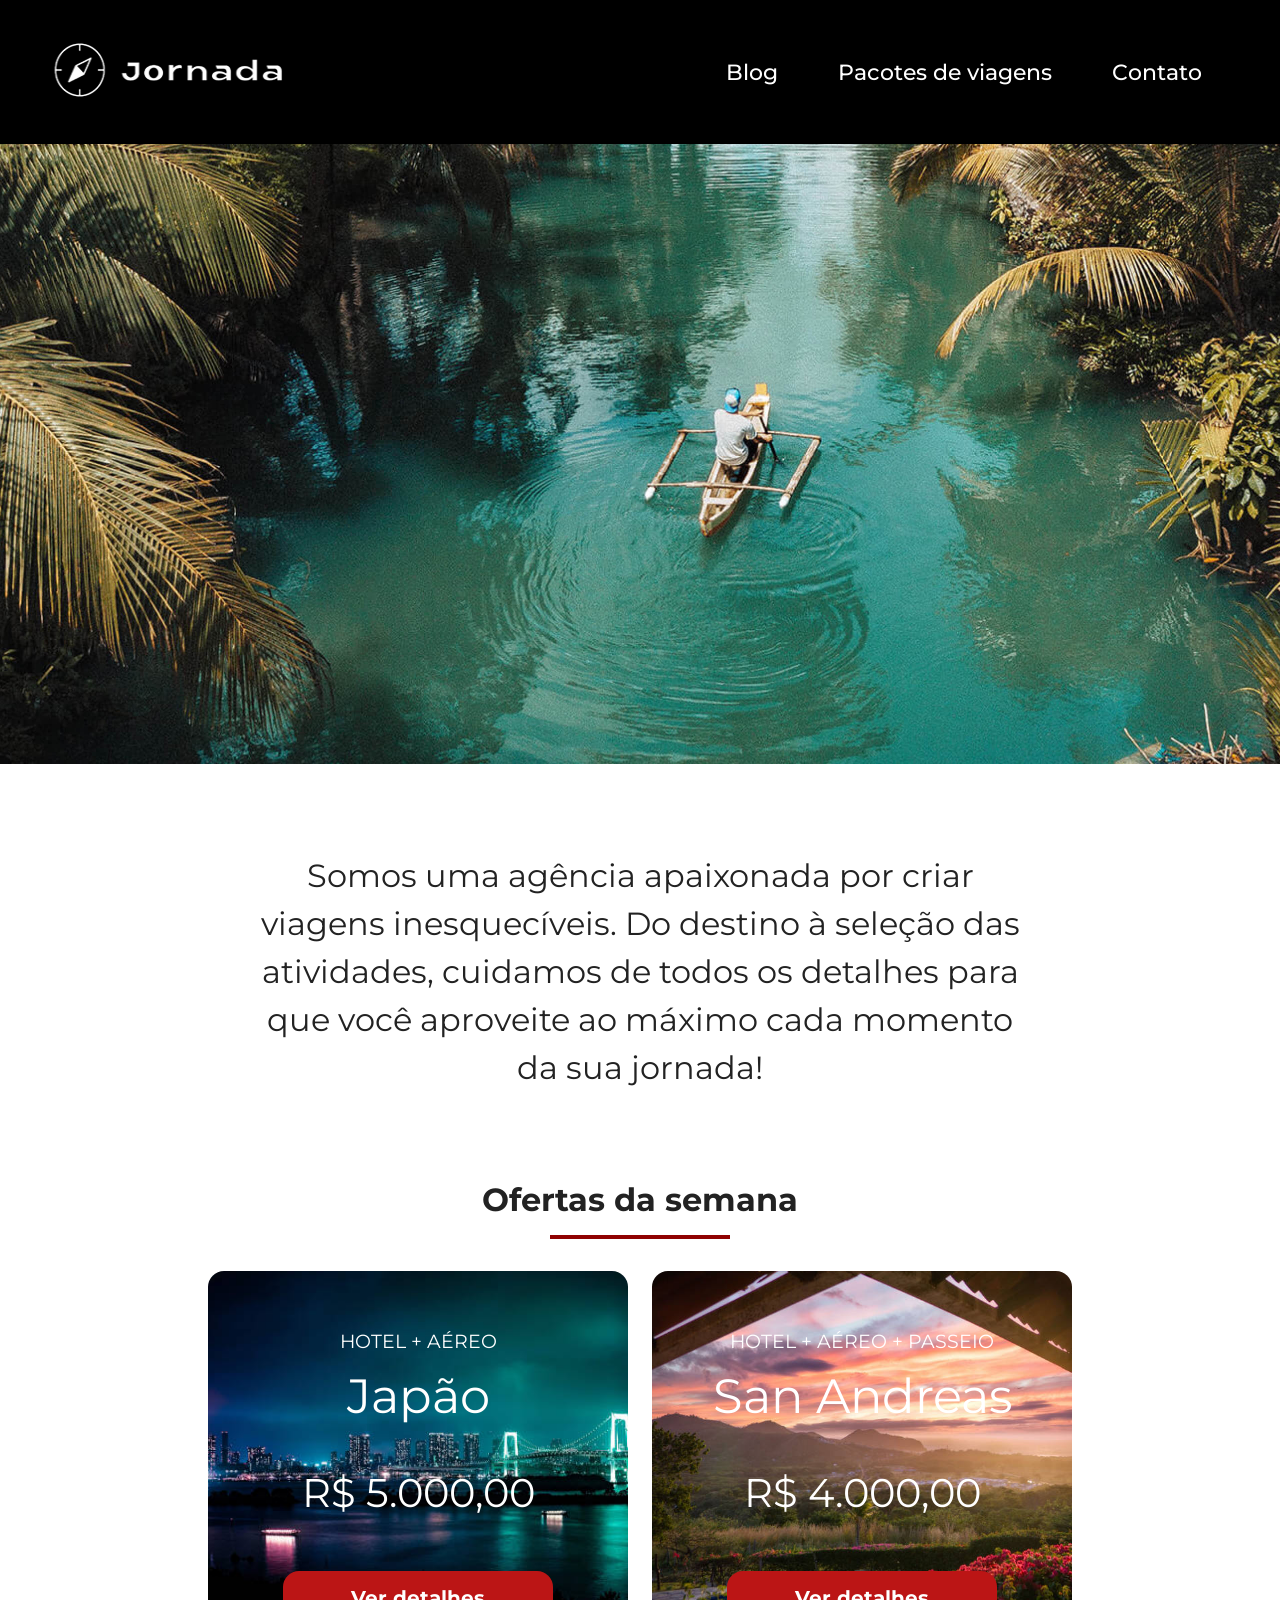
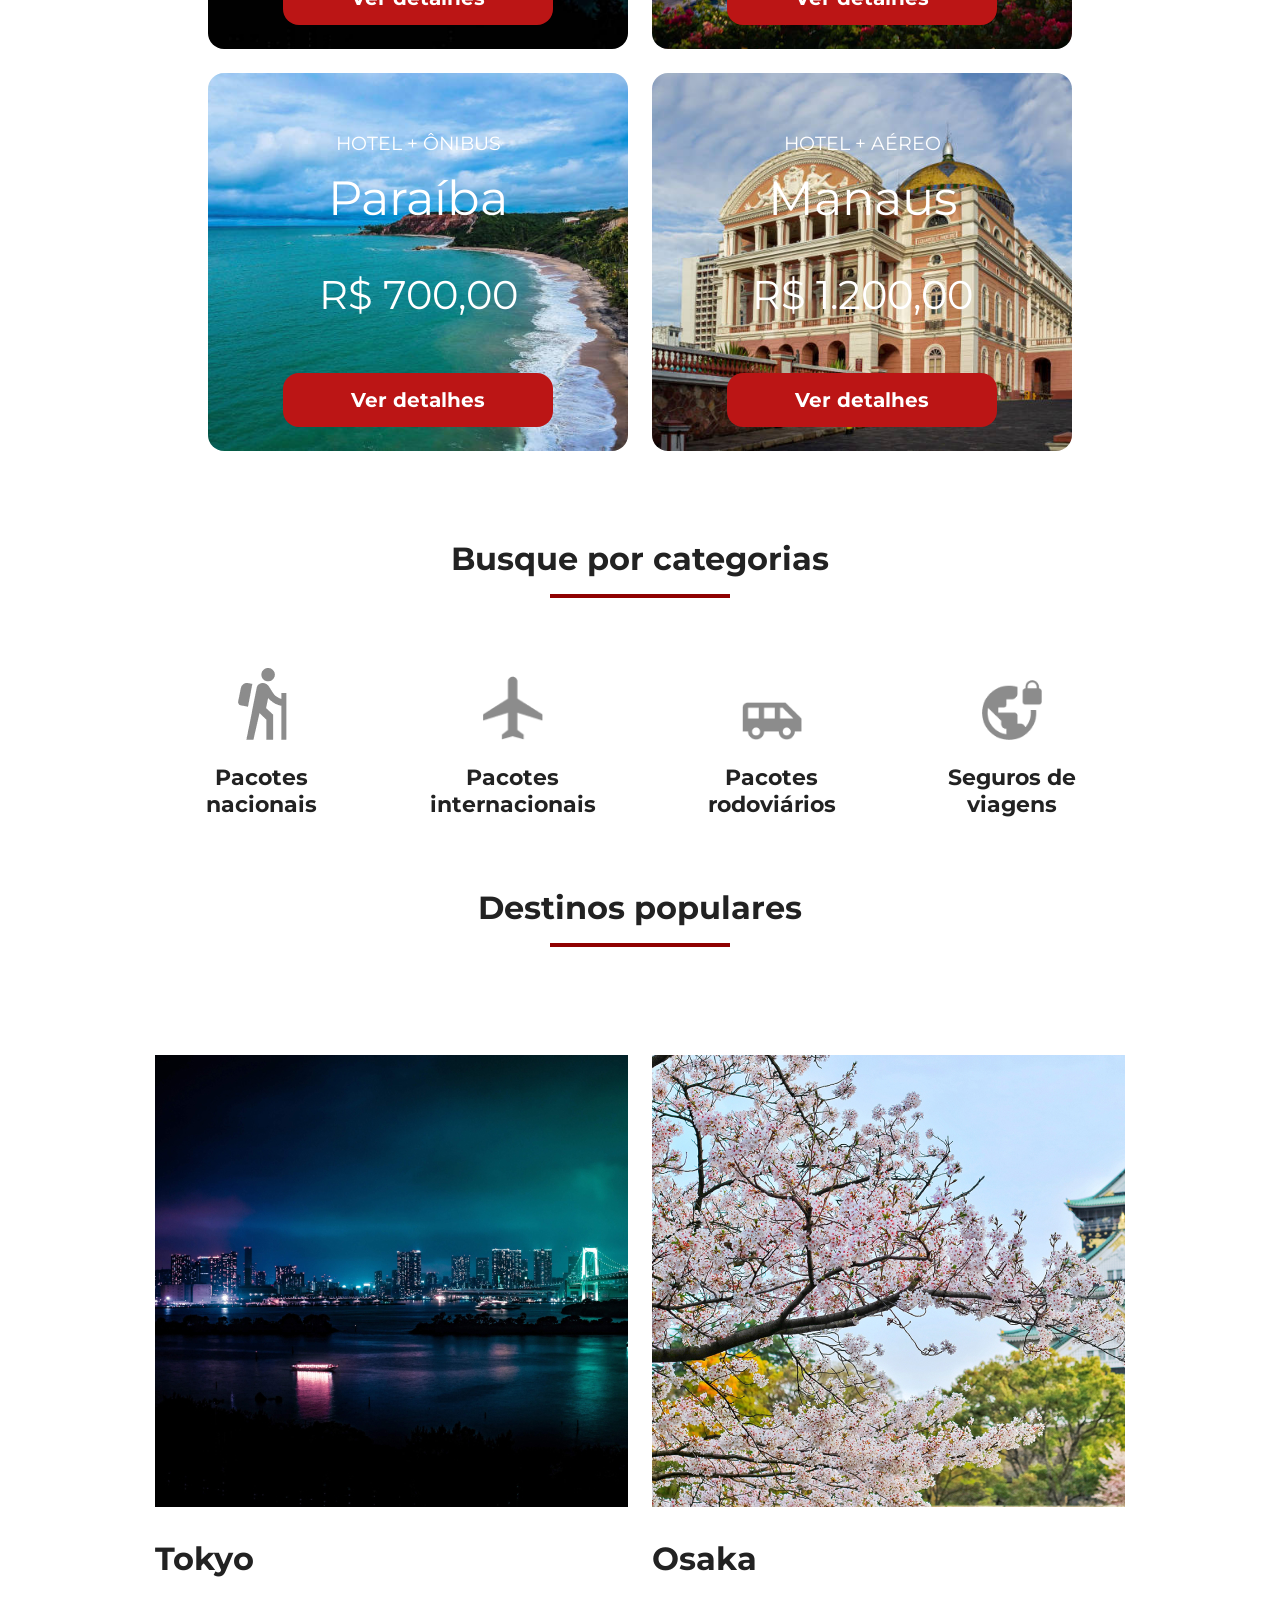
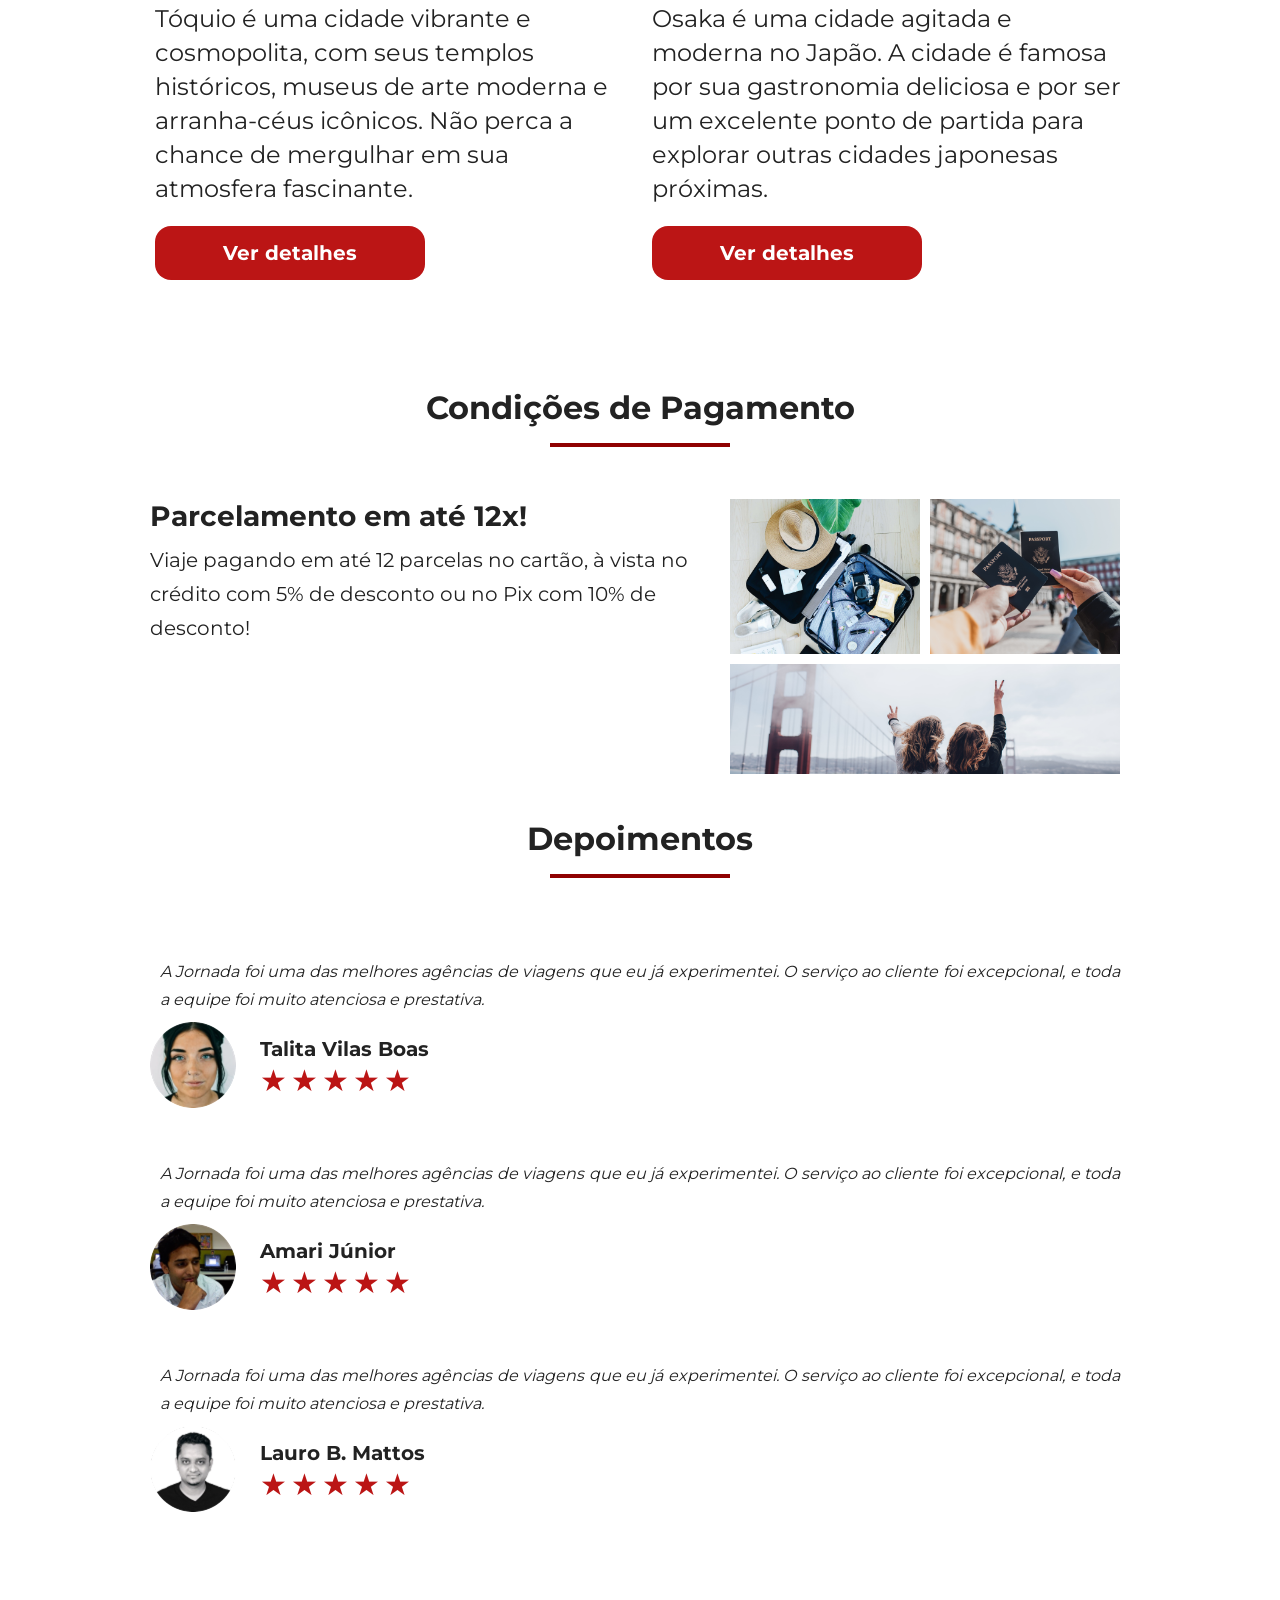
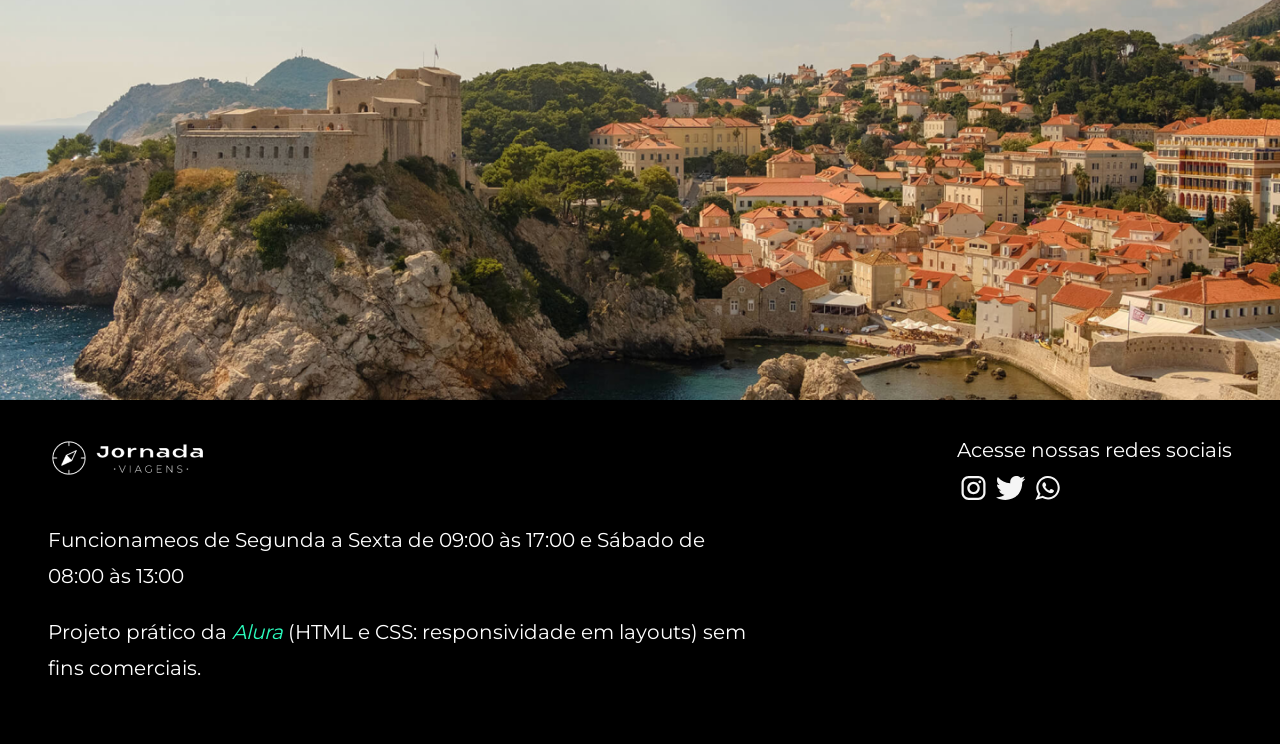
==== commit 5dbacd6c: "Realizando ajustes finais no footer" ====
--- a/index.html
+++ b/index.html
@@ -43,133 +43,139 @@
     </header>
 
     <!--Início da seção de hero-->
-    <div class="hero-img"></div>
     <section class="hero">
-      <h2>
+      <div class="hero-img"></div>
+      <div class="container">
+        <h2>
         Somos uma agência apaixonada por criar viagens inesquecíveis. Do destino
         à seleção das atividades, cuidamos de todos os detalhes para que você
         aproveite ao máximo cada momento da sua jornada!
       </h2>
     </section>
+      </div>
     <!--Fim da seção de hero-->
 
     <!--Início da seção de ofertas-->
     <section class="offers">
-      <div class="section-title">
-        <h2>Ofertas da semana</h2>
-        <hr />
-      </div>
-
-      <div class="offers-cards">
-        <article class="card japao">
-          <header>
-            <p class="content-text">Hotel + aéreo</p>
-            <h3 class="content-title">Japão</h3>
-            <br />
-            <span>R$ 5.000,00</span>
-          </header>
-
-          <footer>
-            <a href="#" class="button">Ver detalhes</a>
-          </footer>
-        </article>
-
-        <article class="card san-andreas">
-          <header>
-            <p class="content-text">Hotel + aéreo + passeio</p>
-            <h3 class="content-title">San Andreas</h3>
-            <br />
-            <span>R$ 4.000,00</span>
-          </header>
-
-          <footer>
-            <a href="#" class="button">Ver detalhes</a>
-          </footer>
-        </article>
-
-        <article class="card paraiba">
-          <header>
-            <p class="content-text">Hotel + ônibus</p>
-            <h3 class="content-title">Paraíba</h3>
-            <br />
-            <span>R$ 700,00</span>
-          </header>
-
-          <footer>
-            <a href="#" class="button">Ver detalhes</a>
-          </footer>
-        </article>
-
-        <article class="card manaus">
-          <header>
-            <p class="content-text">Hotel + aéreo</p>
-            <h3 class="content-title">Manaus</h3>
-            <br />
-            <span>R$ 1.200,00</span>
-          </header>
-
-          <footer>
-            <a href="#" class="button">Ver detalhes</a>
-          </footer>
-        </article>
+      <div class="container">
+        <div class="section-title">
+          <h2>Ofertas da semana</h2>
+          <hr />
+        </div>
+
+        <div class="offers-cards">
+          <article class="card japao">
+            <header>
+              <p class="content-text">Hotel + aéreo</p>
+              <h3 class="content-title">Japão</h3>
+              <br />
+              <span>R$ 5.000,00</span>
+            </header>
+
+            <footer>
+              <a href="#" class="button">Ver detalhes</a>
+            </footer>
+          </article>
+
+          <article class="card san-andreas">
+            <header>
+              <p class="content-text">Hotel + aéreo + passeio</p>
+              <h3 class="content-title">San Andreas</h3>
+              <br />
+              <span>R$ 4.000,00</span>
+            </header>
+
+            <footer>
+              <a href="#" class="button">Ver detalhes</a>
+            </footer>
+          </article>
+
+          <article class="card paraiba">
+            <header>
+              <p class="content-text">Hotel + ônibus</p>
+              <h3 class="content-title">Paraíba</h3>
+              <br />
+              <span>R$ 700,00</span>
+            </header>
+
+            <footer>
+              <a href="#" class="button">Ver detalhes</a>
+            </footer>
+          </article>
+
+          <article class="card manaus">
+            <header>
+              <p class="content-text">Hotel + aéreo</p>
+              <h3 class="content-title">Manaus</h3>
+              <br />
+              <span>R$ 1.200,00</span>
+            </header>
+
+            <footer>
+              <a href="#" class="button">Ver detalhes</a>
+            </footer>
+          </article>
+        </div>
       </div>
     </section>
     <!--Fim da seção de ofertas-->
 
     <!--Início da seção de categorias-->
     <section class="categories">
-      <div class="section-title">
-        <h2>Busque por categorias</h2>
-        <hr />
-      </div>
-
-      <div class="categories-cards">
-        <div class="categories-card-link">
-          <a href="#">
-            <img
-              src="./assets/img/icone-caminhada.png"
-              alt="Ícone cinza representando uma pessoa fazendo caminhada ou traking"
-              title="Busque pela categoria Pacotes nacionais"
-            />
-            <br />
-            <h3 class="content-title">Pacotes nacionais</h3>
-          </a>
-        </div>
-
-        <div class="categories-card-link">
-          <a href="#">
-            <img
-              src="./assets/img/icone-aviao.png"
-              alt="Ícone de avião"
-              title="Busque pela categoria Pacotes internacionais"
-            />
-            <br />
-            <h3 class="content-title">Pacotes internacionais</h3>
-          </a>
-        </div>
-
-        <div class="categories-card-link">
-          <a href="#">
-            <img
-              src="./assets/img/icone-onibus.png"
-              alt="Ícone de ônibus"
-              title="Busque pela categoria Pacotes rodoviários"
-            />
-            <br />
-            <h3 class="content-title">Pacotes rodoviários</h3>
-          </a>
-        </div>
-
-        <div class="categories-card-link">
-          <a href="#">
-            <img
-              src="./assets/img/icone-planeta.png"
-              alt="Ícone do planeta Terra junto com cadeado representando seguro de viagem"
-              title="Busque pela categoria Seguros de viagens"
-            />
-            <br />
-            <h3 class="content-title">Seguros de viagens</h3>
-          </a>
+      <div class="container">
+        <div class="section-title">
+          <h2>Busque por categorias</h2>
+          <hr />
+        </div>
+
+        <div class="categories-cards">
+          <div class="categories-card-link">
+            <a href="#">
+              <img
+                src="./assets/img/icone-caminhada.png"
+                alt="Ícone cinza representando uma pessoa fazendo caminhada ou traking"
+                title="Busque pela categoria Pacotes nacionais"
+              />
+              <br />
+              <h3 class="content-title">Pacotes nacionais</h3>
+            </a>
+          </div>
+
+          <div class="categories-card-link">
+            <a href="#">
+              <img
+                src="./assets/img/icone-aviao.png"
+                alt="Ícone de avião"
+                title="Busque pela categoria Pacotes internacionais"
+              />
+              <br />
+              <h3 class="content-title">Pacotes internacionais</h3>
+            </a>
+          </div>
+
+          <div class="categories-card-link">
+            <a href="#">
+              <img
+                src="./assets/img/icone-onibus.png"
+                alt="Ícone de ônibus"
+                title="Busque pela categoria Pacotes rodoviários"
+              />
+              <br />
+              <h3 class="content-title">Pacotes rodoviários</h3>
+            </a>
+          </div>
+
+          <div class="categories-card-link">
+            <a href="#">
+              <img
+                src="./assets/img/icone-planeta.png"
+                alt="Ícone do planeta Terra junto com cadeado representando seguro de viagem"
+                title="Busque pela categoria Seguros de viagens"
+              />
+              <br />
+              <h3 class="content-title">Seguros de viagens</h3>
+            </a>
+          </div>
         </div>
       </div>
     </section>
@@ -177,65 +183,69 @@
 
     <!--Início da seção de destinos-->
     <section class="destinations">
-      <div class="section-title">
-        <h2>Destinos populares</h2>
-        <hr />
-      </div>
-
-      <div class="destinations-items">
-        <article class="item">
-          <header>
-            <div class="img-item tokyo"></div>
-            <h4 class="content-title">Tokyo</h4>
-          </header>
-          <p class="content-text">
-            Tóquio é uma cidade vibrante e cosmopolita, com seus templos
-            históricos, museus de arte moderna e arranha-céus icônicos. Não
-            perca a chance de mergulhar em sua atmosfera fascinante.
-          </p>
-
-          <footer>
-            <a href="#" class="button">Ver detalhes</a>
-          </footer>
-        </article>
-
-        <article class="item">
-          <header>
-            <div class="img-item osaka"></div>
-            <h4 class="content-title">Osaka</h4>
-          </header>
-          <p class="content-text">
-            Osaka é uma cidade agitada e moderna no Japão. A cidade é famosa por
-            sua gastronomia deliciosa e por ser um excelente ponto de partida
-            para explorar outras cidades japonesas próximas.
-          </p>
-
-          <footer>
-            <a href="#" class="button">Ver detalhes</a>
-          </footer>
-        </article>
+      <div class="container">
+        <div class="section-title">
+          <h2>Destinos populares</h2>
+          <hr />
+        </div>
+
+        <div class="destinations-items">
+          <article class="item">
+            <header>
+              <div class="img-item tokyo"></div>
+              <h4 class="content-title">Tokyo</h4>
+            </header>
+            <p class="content-text">
+              Tóquio é uma cidade vibrante e cosmopolita, com seus templos
+              históricos, museus de arte moderna e arranha-céus icônicos. Não
+              perca a chance de mergulhar em sua atmosfera fascinante.
+            </p>
+
+            <footer>
+              <a href="#" class="button">Ver detalhes</a>
+            </footer>
+          </article>
+
+          <article class="item">
+            <header>
+              <div class="img-item osaka"></div>
+              <h4 class="content-title">Osaka</h4>
+            </header>
+            <p class="content-text">
+              Osaka é uma cidade agitada e moderna no Japão. A cidade é famosa por
+              sua gastronomia deliciosa e por ser um excelente ponto de partida
+              para explorar outras cidades japonesas próximas.
+            </p>
+
+            <footer>
+              <a href="#" class="button">Ver detalhes</a>
+            </footer>
+          </article>
+        </div>
       </div>
     </section>
     <!--Fim da seção de destinos-->
 
     <!--Início da seção de pagamentos-->
     <section class="payments">
-      <div class="section-title">
-        <h2>Condições de Pagamento</h2>
-        <hr />
-      </div>
-
-      <div class="content-container">
-        <div class="text-content">
-          <h3 class="content-title">Parcelamento em até 12x!</h3>
-          <p class="content-text">Viaje pagando em até 12 parcelas no cartão, à vista no crédito com
-            5% de desconto ou no Pix com 10% de desconto!</p>
-        </div>
-
-        <div class="image-gallery">
-          <div class="image bag"></div>
-          <div class="image passport"></div>
-          <div class="image people colspan-2"></div>
+      <div class="container">
+        <div class="section-title">
+          <h2>Condições de Pagamento</h2>
+          <hr />
+        </div>
+
+        <div class="content-container">
+          <div class="text-content">
+            <h3 class="content-title">Parcelamento em até 12x!</h3>
+            <p class="content-text">Viaje pagando em até 12 parcelas no cartão, à vista no crédito com
+              5% de desconto ou no Pix com 10% de desconto!</p>
+          </div>
+
+          <div class="image-gallery">
+            <div class="image bag"></div>
+            <div class="image passport"></div>
+            <div class="image people colspan-2"></div>
+          </div>
         </div>
       </div>
     </section>
@@ -243,74 +253,100 @@
 
     <!--Início da seção de depoimentos-->
     <section class="testimonials">
-      <div class="section-title">
-        <h2>Depoimentos</h2>
-        <hr />
-      </div>
-
-      <div class="testimonials-container">
-        <article>
-          <header>
-            <p>A Jornada foi uma das melhores agências de viagens que eu já experimentei. O serviço ao cliente foi excepcional, e toda a equipe foi muito atenciosa e prestativa.</p>
-          </header>
-
-          <footer>
-            <img src="./assets/img/avatar-talita.png" alt="imagem de perfil da avaliação do cliente citada acima">
-            <div class="profile-content">
-              <h4>Talita Vilas Boas</h4>
-              <div class="rating">
-                <span class="star">★</span>
-                <span class="star">★</span>
-                <span class="star">★</span>
-                <span class="star">★</span>
-                <span class="star">★</span>
+      <div class="container">
+        <div class="section-title">
+          <h2>Depoimentos</h2>
+          <hr />
+        </div>
+
+        <div class="testimonials-container">
+          <article>
+            <header>
+              <p>A Jornada foi uma das melhores agências de viagens que eu já experimentei. O serviço ao cliente foi excepcional, e toda a equipe foi muito atenciosa e prestativa.</p>
+            </header>
+
+            <footer>
+              <img src="./assets/img/avatar-talita.png" alt="imagem de perfil da avaliação do cliente citada acima">
+              <div class="profile-content">
+                <h4>Talita Vilas Boas</h4>
+                <div class="rating">
+                  <span class="star">★</span>
+                  <span class="star">★</span>
+                  <span class="star">★</span>
+                  <span class="star">★</span>
+                  <span class="star">★</span>
+                </div>
               </div>
-            </div>
-          </footer>
-        </article>
-
-        <article>
-          <header>
-            <p>A Jornada foi uma das melhores agências de viagens que eu já experimentei. O serviço ao cliente foi excepcional, e toda a equipe foi muito atenciosa e prestativa.</p>
-          </header>
-
-          <footer>
-            <img src="./assets/img/avatar-amari.png" alt="imagem de perfil da avaliação do cliente citada acima">
-            <div class="profile-content">
-              <h4>Amari Júnior</h4>
-              <div class="rating">
-                <span class="star">★</span>
-                <span class="star">★</span>
-                <span class="star">★</span>
-                <span class="star">★</span>
-                <span class="star">★</span>
+            </footer>
+          </article>
+
+          <article>
+            <header>
+              <p>A Jornada foi uma das melhores agências de viagens que eu já experimentei. O serviço ao cliente foi excepcional, e toda a equipe foi muito atenciosa e prestativa.</p>
+            </header>
+
+            <footer>
+              <img src="./assets/img/avatar-amari.png" alt="imagem de perfil da avaliação do cliente citada acima">
+              <div class="profile-content">
+                <h4>Amari Júnior</h4>
+                <div class="rating">
+                  <span class="star">★</span>
+                  <span class="star">★</span>
+                  <span class="star">★</span>
+                  <span class="star">★</span>
+                  <span class="star">★</span>
+                </div>
               </div>
-            </div>
-          </footer>
-        </article>
-
-        <article>
-          <header>
-            <p>A Jornada foi uma das melhores agências de viagens que eu já experimentei. O serviço ao cliente foi excepcional, e toda a equipe foi muito atenciosa e prestativa.</p>
-          </header>
-
-          <footer>
-            <img src="./assets/img/avatar-lauro.png" alt="imagem de perfil da avaliação do cliente citada acima">
-            <div class="profile-content">
-              <h4>Lauro B. Mattos</h4>
-              <div class="rating">
-                <span class="star">★</span>
-                <span class="star">★</span>
-                <span class="star">★</span>
-                <span class="star">★</span>
-                <span class="star">★</span>
+            </footer>
+          </article>
+
+          <article>
+            <header>
+              <p>A Jornada foi uma das melhores agências de viagens que eu já experimentei. O serviço ao cliente foi excepcional, e toda a equipe foi muito atenciosa e prestativa.</p>
+            </header>
+
+            <footer>
+              <img src="./assets/img/avatar-lauro.png" alt="imagem de perfil da avaliação do cliente citada acima">
+              <div class="profile-content">
+                <h4>Lauro B. Mattos</h4>
+                <div class="rating">
+                  <span class="star">★</span>
+                  <span class="star">★</span>
+                  <span class="star">★</span>
+                  <span class="star">★</span>
+                  <span class="star">★</span>
+                </div>
               </div>
-            </div>
-          </footer>
-        </article>
+            </footer>
+          </article>
+        </div>
       </div>
     </section>
     <!--Fim da seção de depoimentos-->
+
+    <!--Início do footer-->
+    <section class="bottom-hero">
+      <div class="hero-img"></div>
+    </section>
+    
+    <footer>
+      <div class="footer-content">
+        <div class="footer-content-wrapper">
+          <a href="./index.html"><img src="./assets/img/logo-footer.png" alt="Logo Jornada viagem" title="Voltar para a página inicial"></a>
+          
+          <p>Funcionameos de Segunda a Sexta de 09:00 às 17:00 e Sábado de 08:00 às 13:00</p>
+          <p>Projeto prático da <a href="https://www.alura.com.br" target="_blank" rel="noopener noreferrer">Alura</a> (HTML e CSS: responsividade em layouts) sem fins comerciais.</p>
+        </div>
+        
+        <div class="social-media">
+          <p>Acesse nossas redes sociais</p>
+          <img src="./assets/img/icone-instagram.svg" alt="Ícone do Instagram" title="Ícone do Instagram">
+          <img src="./assets/img/icone-twitter.svg" alt="Ícone do twitter" title="Ícone do twitter">
+          <img src="./assets/img/icone-whatsapp.svg" alt="Ícone do WhatsApp" title="Ícone do WhatsApp">
+        </div>
+      </div>
+    </footer>
+    <!--Fim do footer-->
     <script src="./menu_mobile.js"></script>
   </body>
 </html>
--- a/assets/css/style.css
+++ b/assets/css/style.css
@@ -5,4 +5,5 @@
 @import url(./categories.css);
 @import url(./destinations.css);
 @import url(./payments.css);
-@import url(./testimonials.css);+@import url(./testimonials.css);
+@import url(./footer.css);
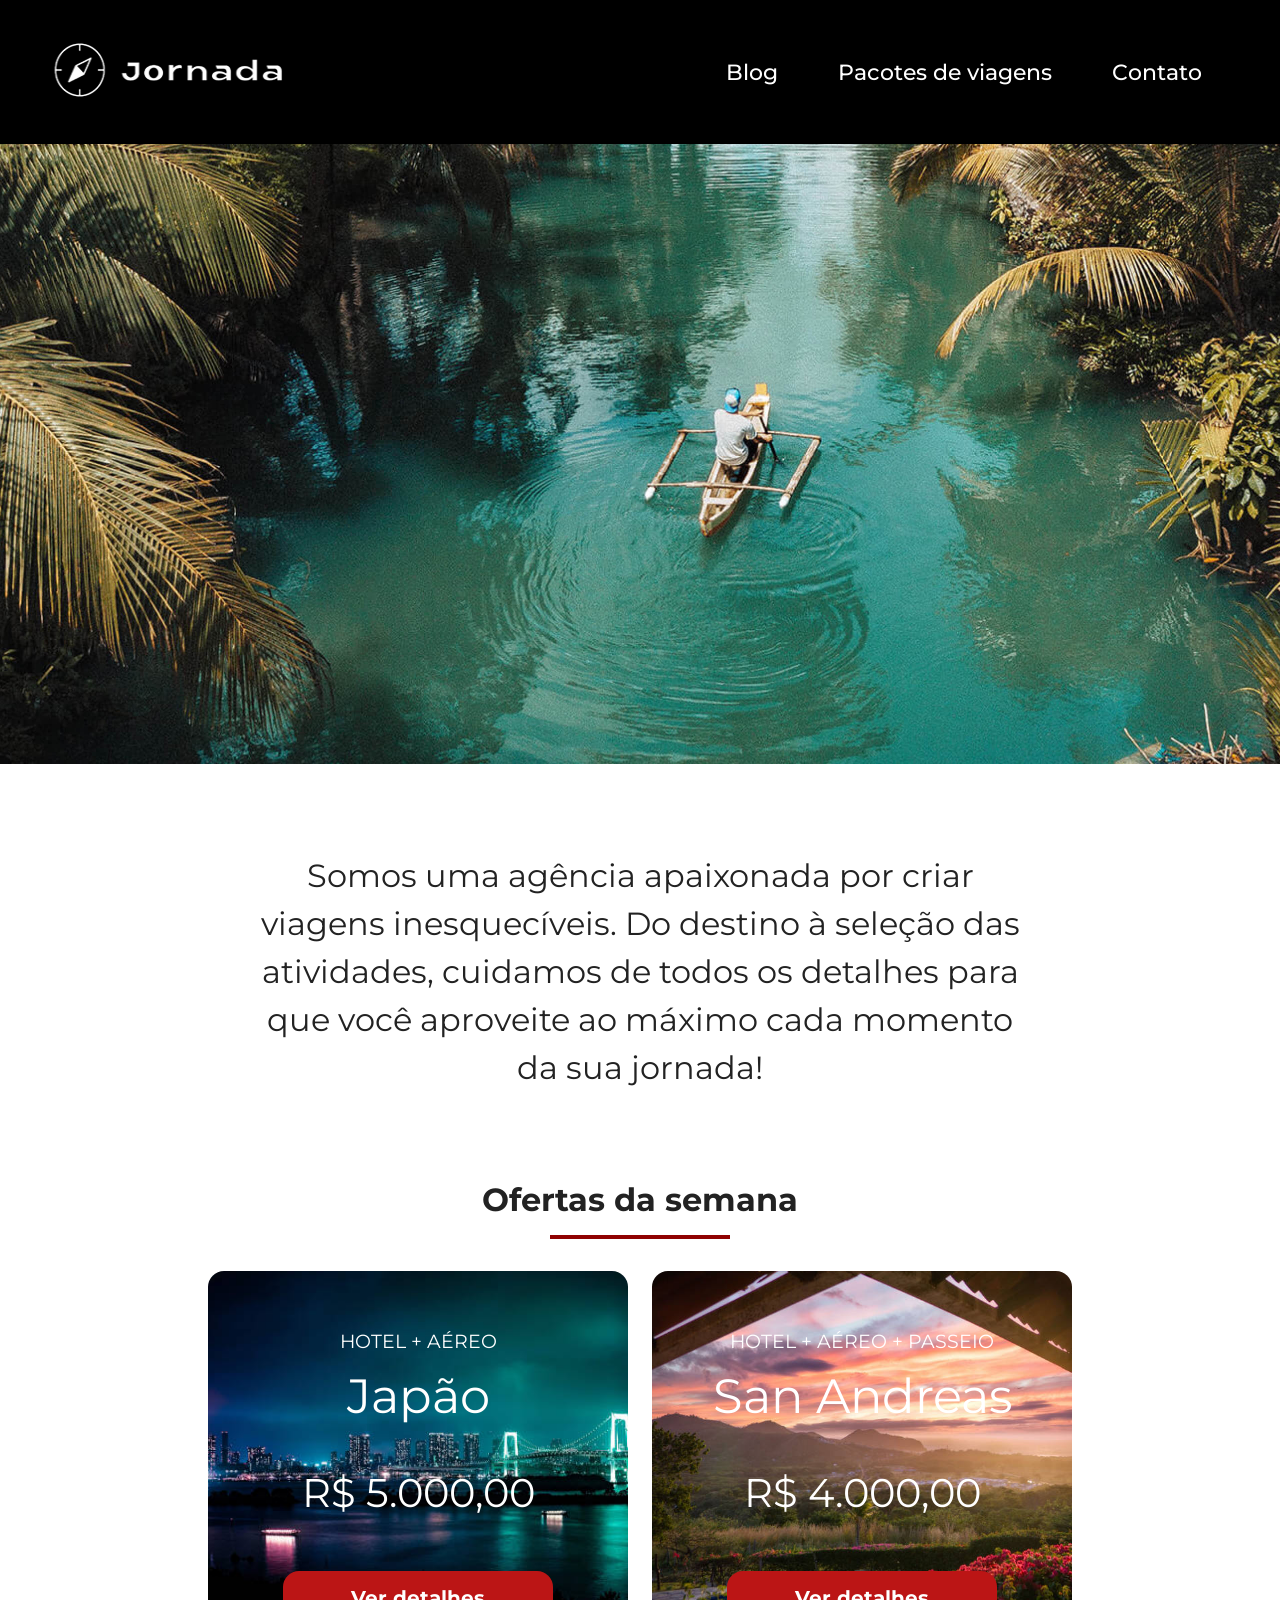
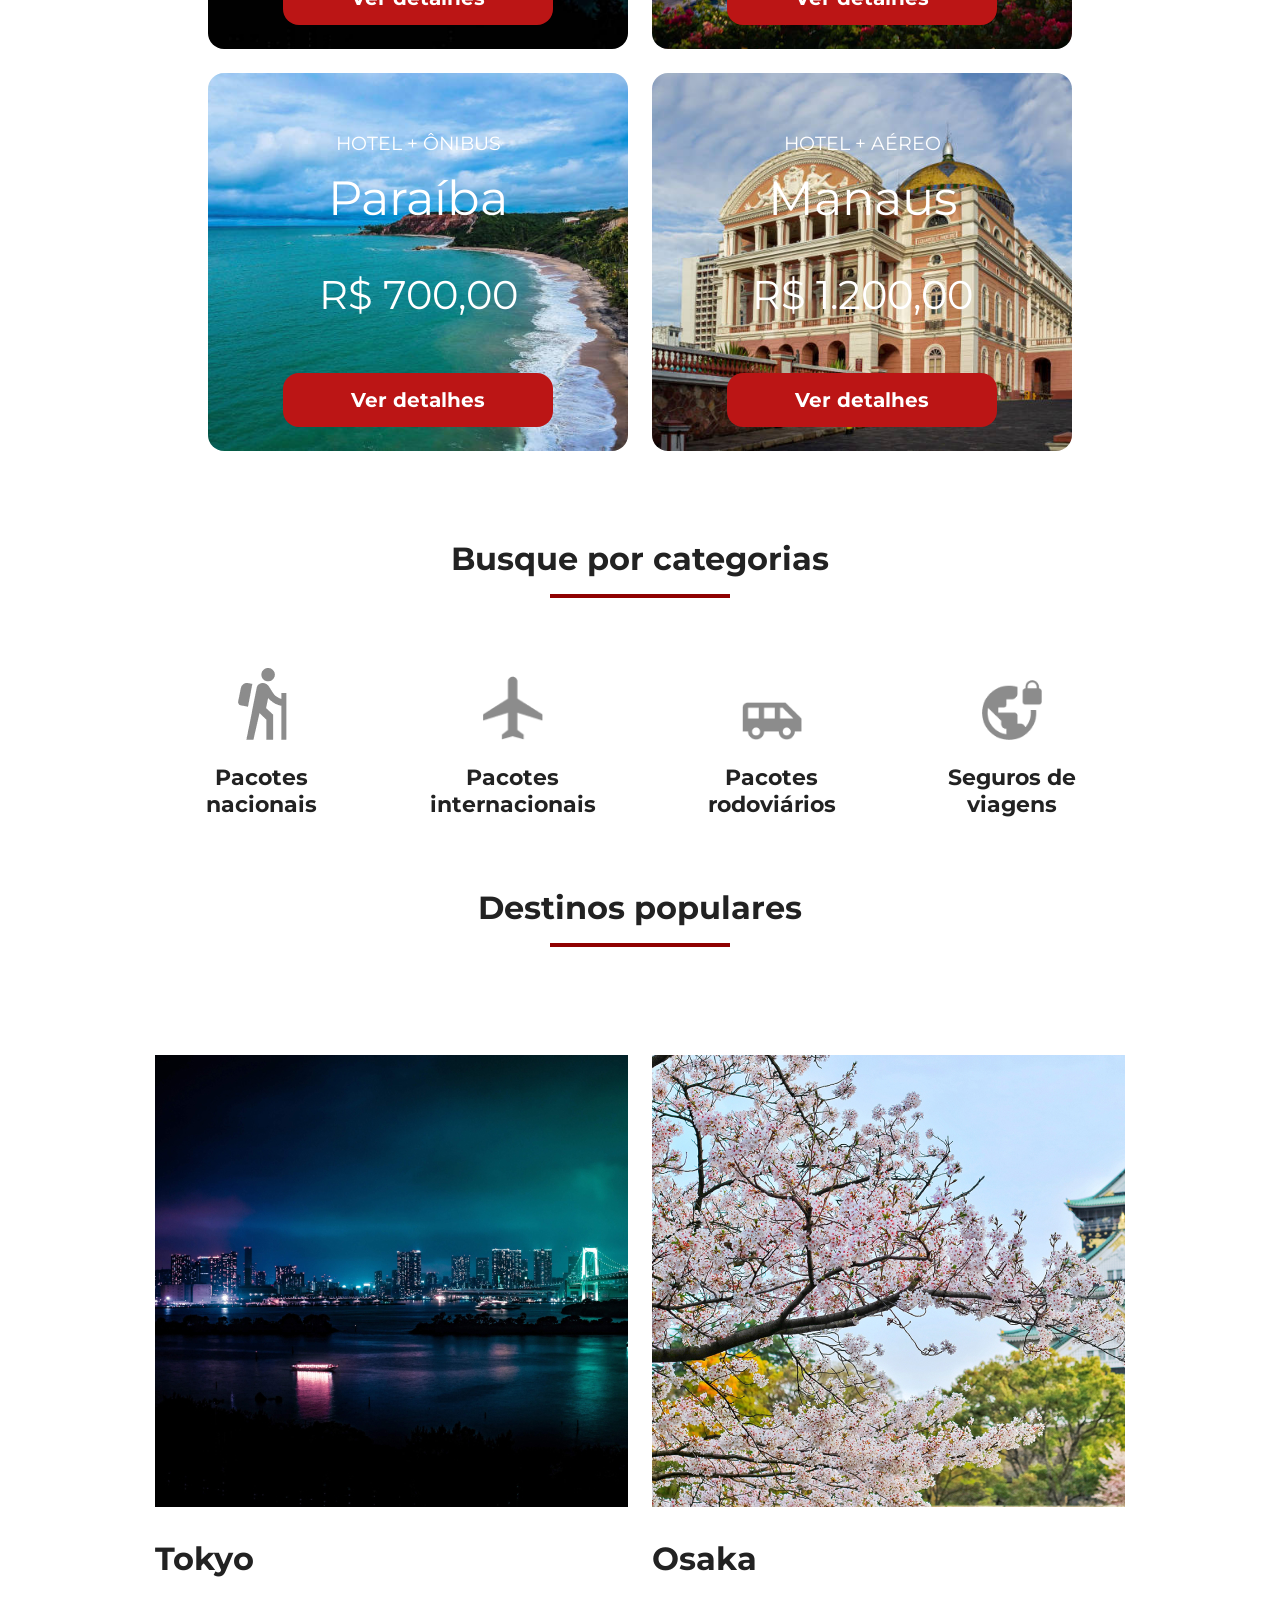
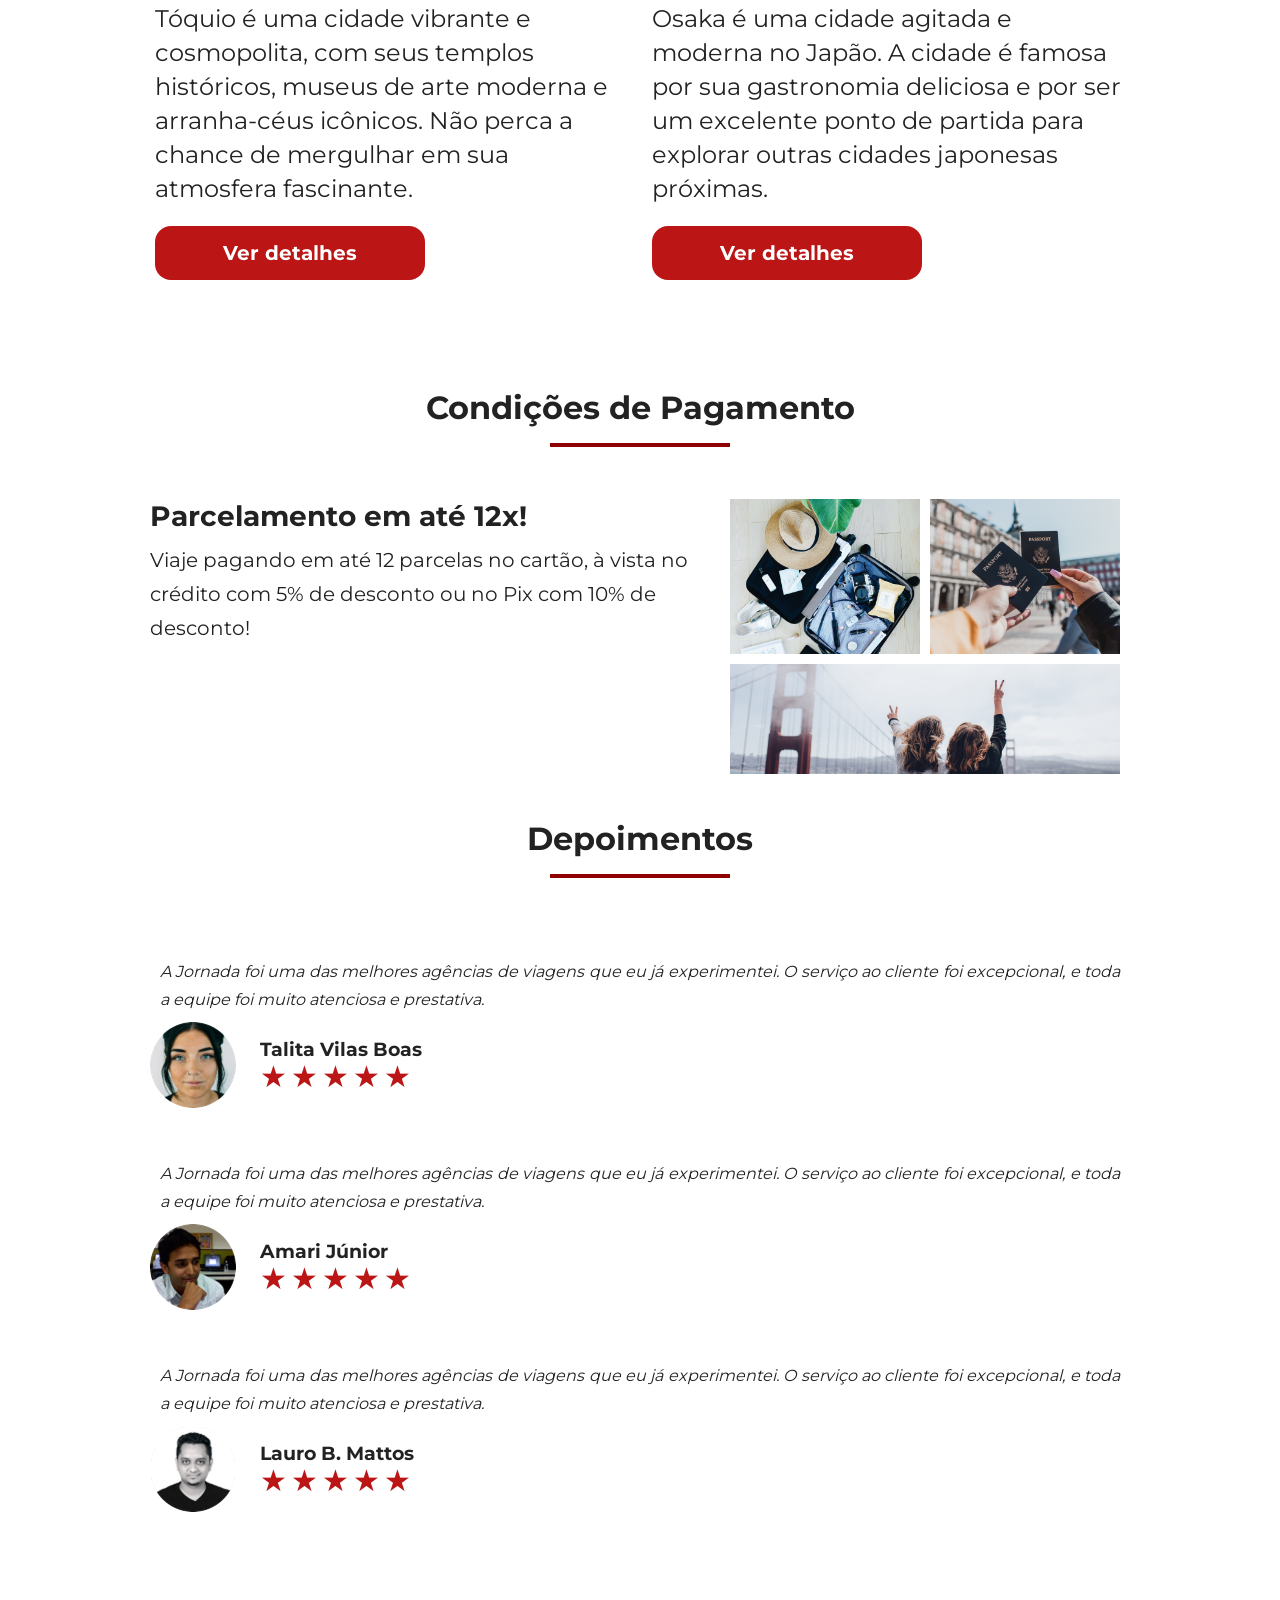
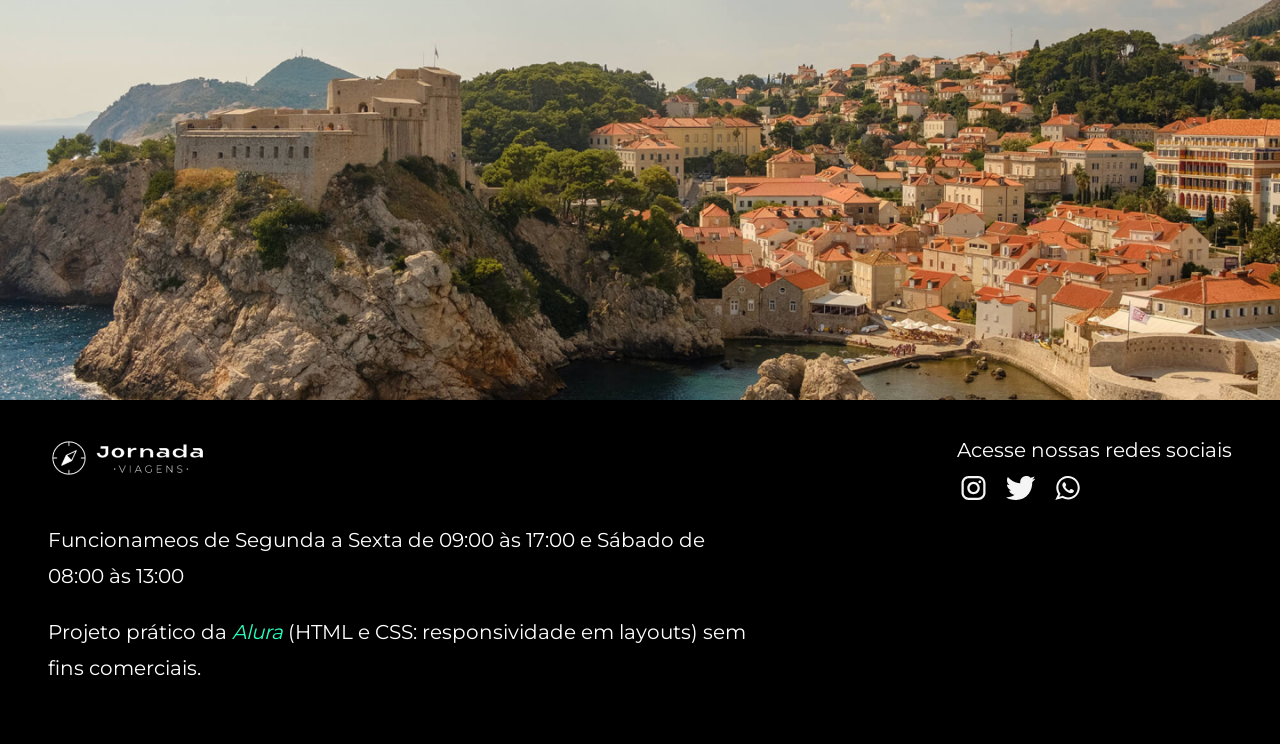
==== commit fbb215bf: "Adiciona melhorias de acessibilidade" ====
--- a/index.html
+++ b/index.html
@@ -5,6 +5,7 @@
     <meta name="viewport" content="width=device-width, initial-scale=1.0" />
     <link rel="stylesheet" href="./assets/css/style.css" />
     <link rel="shortcut icon" href="./favico.svg" type="image/x-icon" />
+    <meta name="description" content="Agência de viagens especializada em criar experiências inesquecíveis. Oferecemos pacotes personalizados, destinos exclusivos e atendimento excepcional para tornar sua jornada única e memorável." />
     <title>Jornada viagens</title>
   </head>
   <body>
@@ -193,7 +194,7 @@
           <article class="item">
             <header>
               <div class="img-item tokyo"></div>
-              <h4 class="content-title">Tokyo</h4>
+              <h3 class="content-title">Tokyo</h3>
             </header>
             <p class="content-text">
               Tóquio é uma cidade vibrante e cosmopolita, com seus templos
@@ -209,7 +210,7 @@
           <article class="item">
             <header>
               <div class="img-item osaka"></div>
-              <h4 class="content-title">Osaka</h4>
+              <h3 class="content-title">Osaka</h3>
             </header>
             <p class="content-text">
               Osaka é uma cidade agitada e moderna no Japão. A cidade é famosa por
@@ -268,7 +269,7 @@
             <footer>
               <img src="./assets/img/avatar-talita.png" alt="imagem de perfil da avaliação do cliente citada acima">
               <div class="profile-content">
-                <h4>Talita Vilas Boas</h4>
+                <h3>Talita Vilas Boas</h3>
                 <div class="rating">
                   <span class="star">★</span>
                   <span class="star">★</span>
@@ -288,7 +289,7 @@
             <footer>
               <img src="./assets/img/avatar-amari.png" alt="imagem de perfil da avaliação do cliente citada acima">
               <div class="profile-content">
-                <h4>Amari Júnior</h4>
+                <h3>Amari Júnior</h3>
                 <div class="rating">
                   <span class="star">★</span>
                   <span class="star">★</span>
@@ -308,7 +309,7 @@
             <footer>
               <img src="./assets/img/avatar-lauro.png" alt="imagem de perfil da avaliação do cliente citada acima">
               <div class="profile-content">
-                <h4>Lauro B. Mattos</h4>
+                <h3>Lauro B. Mattos</h3>
                 <div class="rating">
                   <span class="star">★</span>
                   <span class="star">★</span>
@@ -338,11 +339,17 @@
           <p>Projeto prático da <a href="https://www.alura.com.br" target="_blank" rel="noopener noreferrer">Alura</a> (HTML e CSS: responsividade em layouts) sem fins comerciais.</p>
         </div>
         
-        <div class="social-media">
+        <div class="social-media" rel="noopener noreferrer">
           <p>Acesse nossas redes sociais</p>
-          <img src="./assets/img/icone-instagram.svg" alt="Ícone do Instagram" title="Ícone do Instagram">
-          <img src="./assets/img/icone-twitter.svg" alt="Ícone do twitter" title="Ícone do twitter">
-          <img src="./assets/img/icone-whatsapp.svg" alt="Ícone do WhatsApp" title="Ícone do WhatsApp">
+          <a href="#" target="_blank">
+            <img src="./assets/img/icone-instagram.svg" alt="Ícone do Instagram" title="Acesse o Instagram da Jornada Viagem">
+          </a>
+          <a href="#" target="_blank" rel="noopener noreferrer">
+            <img src="./assets/img/icone-twitter.svg" alt="Ícone do twitter" title="Acesse o twitter da Jornada Viagem">
+          </a>
+          <a href="#" target="_blank" rel="noopener noreferrer">
+            <img src="./assets/img/icone-whatsapp.svg" alt="Ícone do WhatsApp" title="Acesse o WhatsApp da Jornada Viagem">
+          </a>
         </div>
       </div>
     </footer>
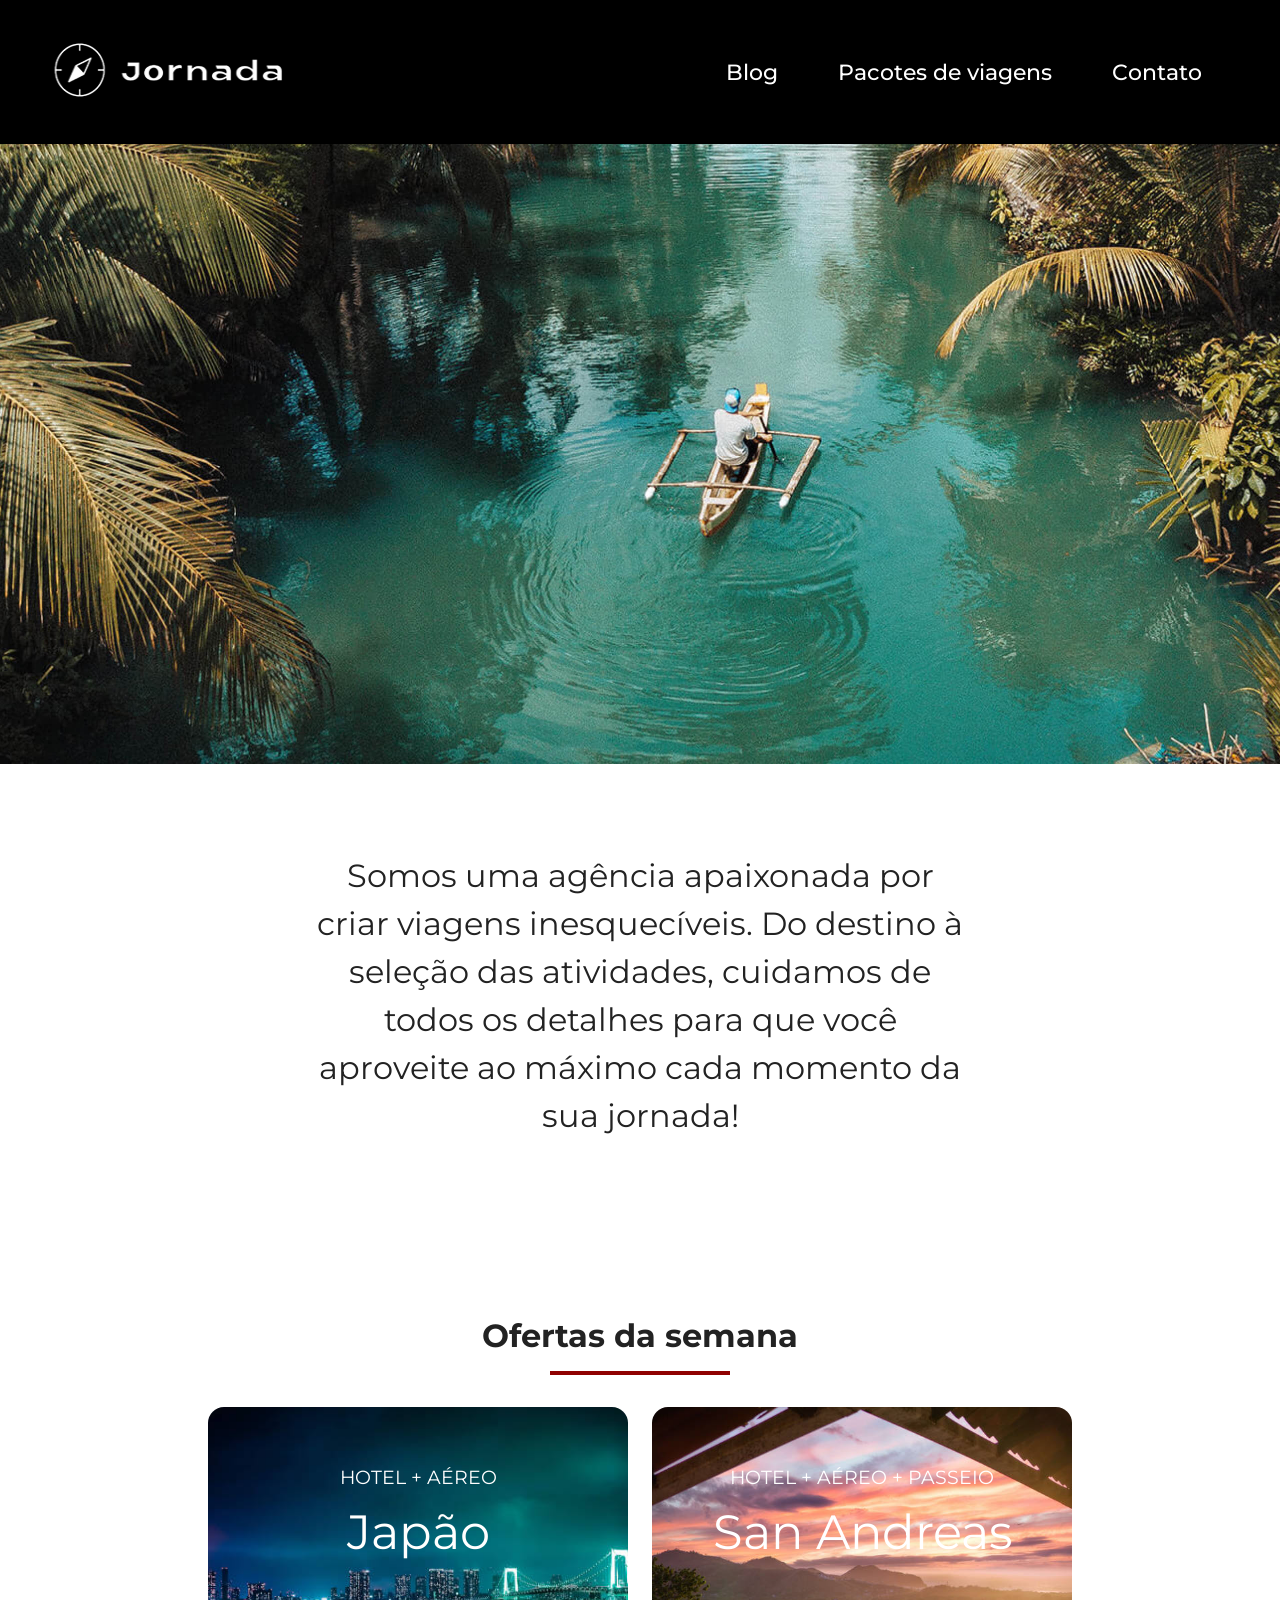
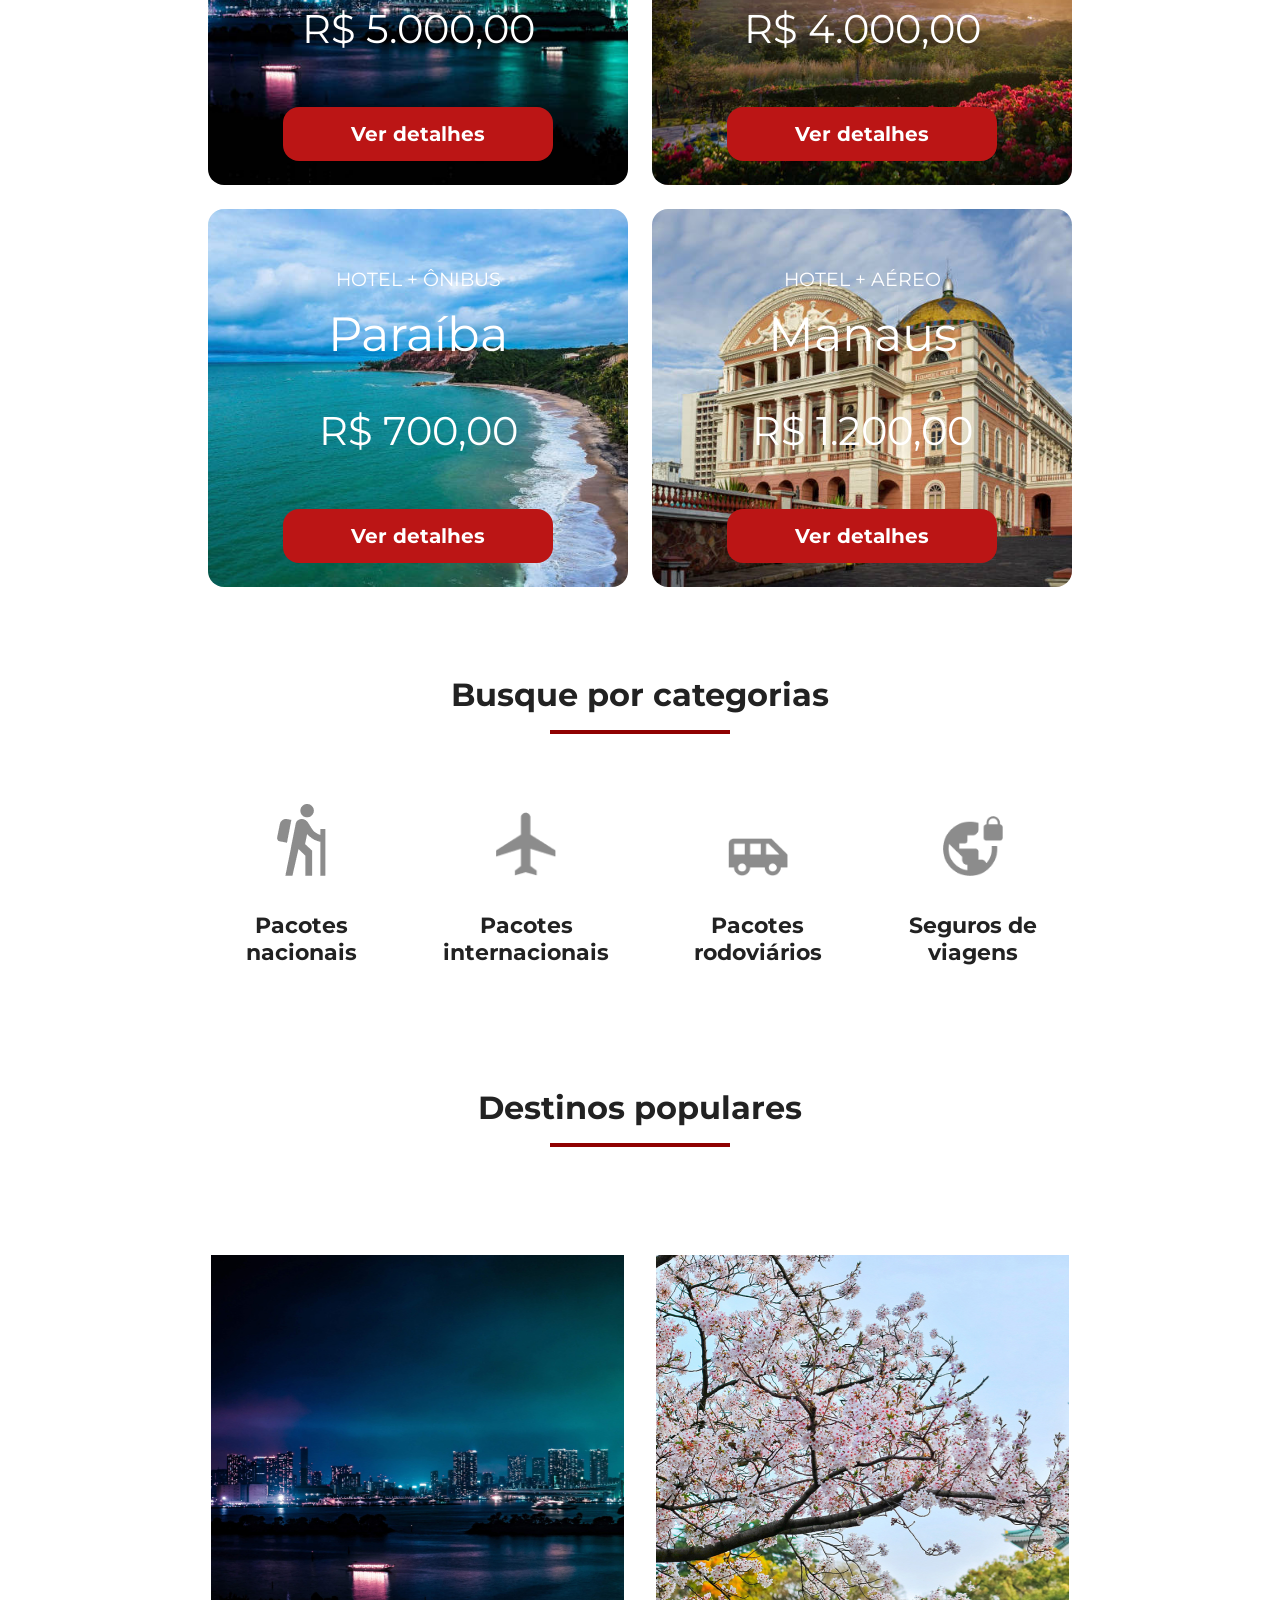
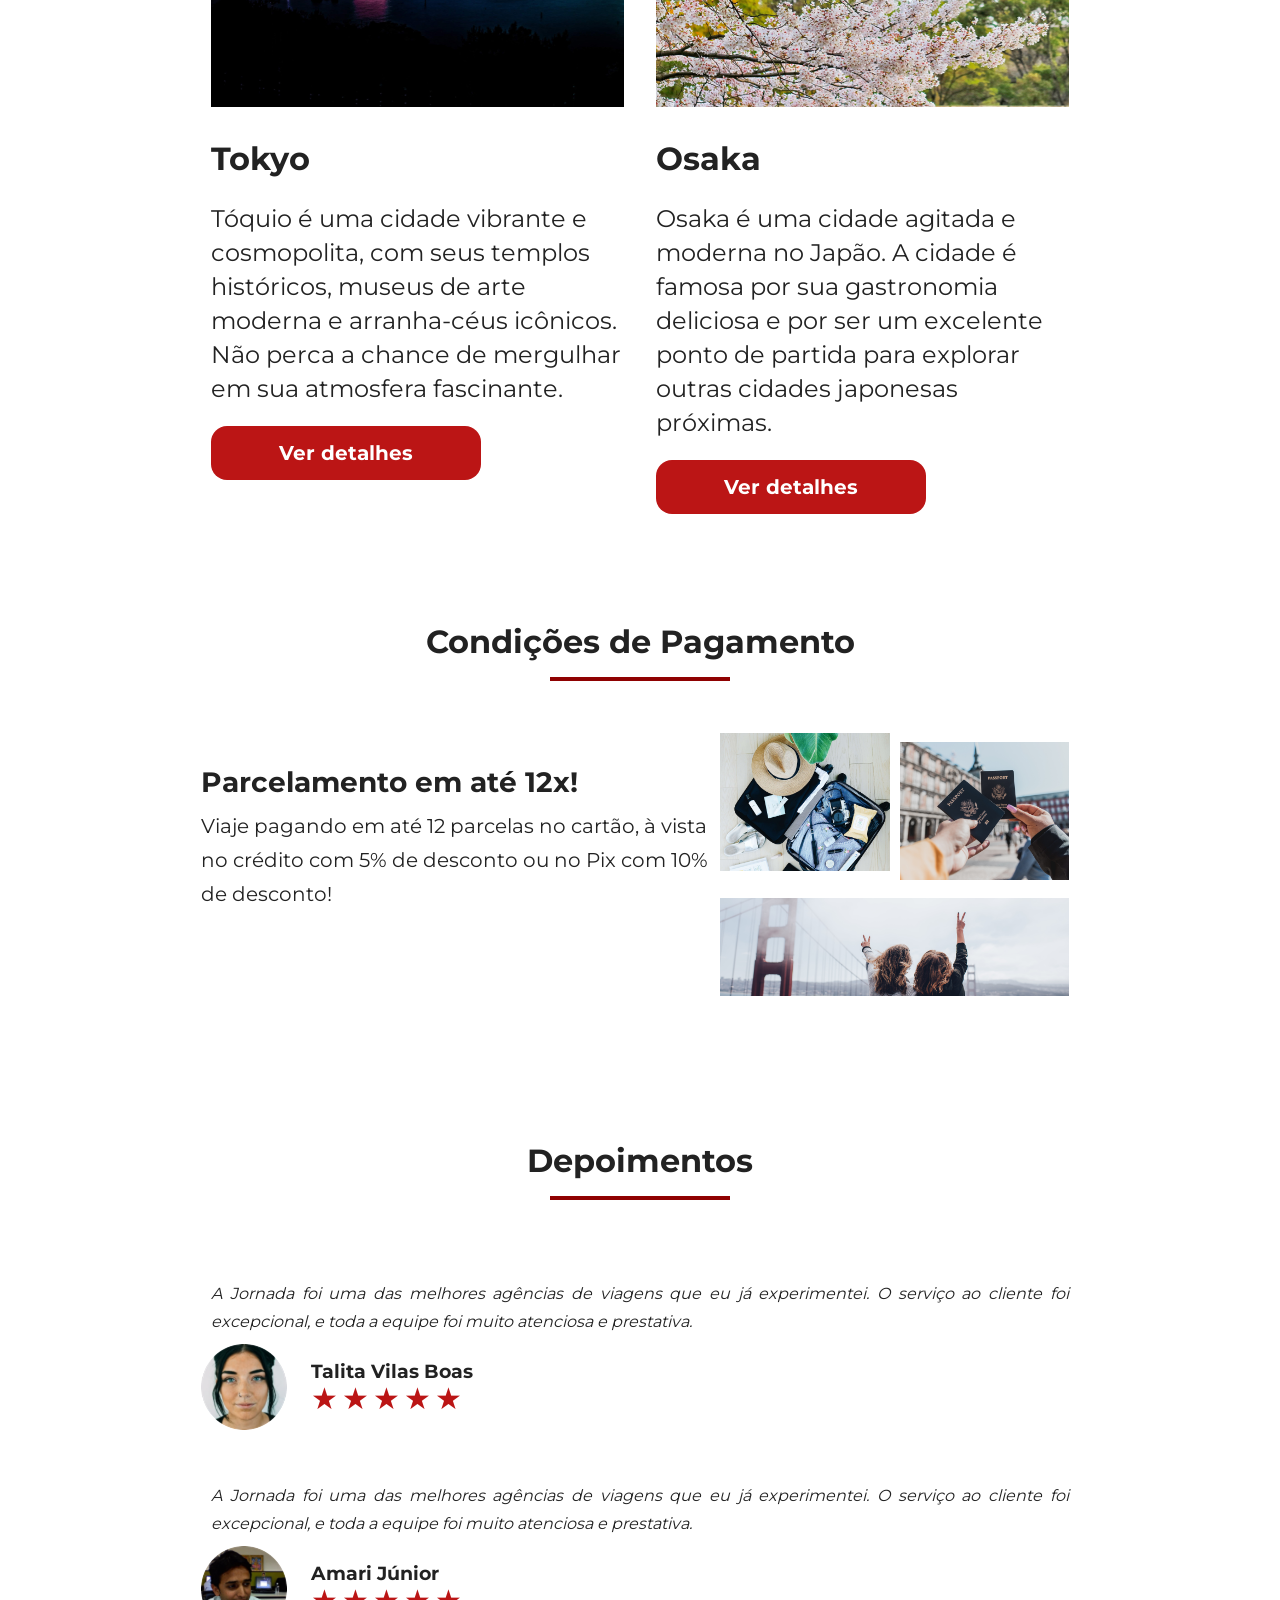
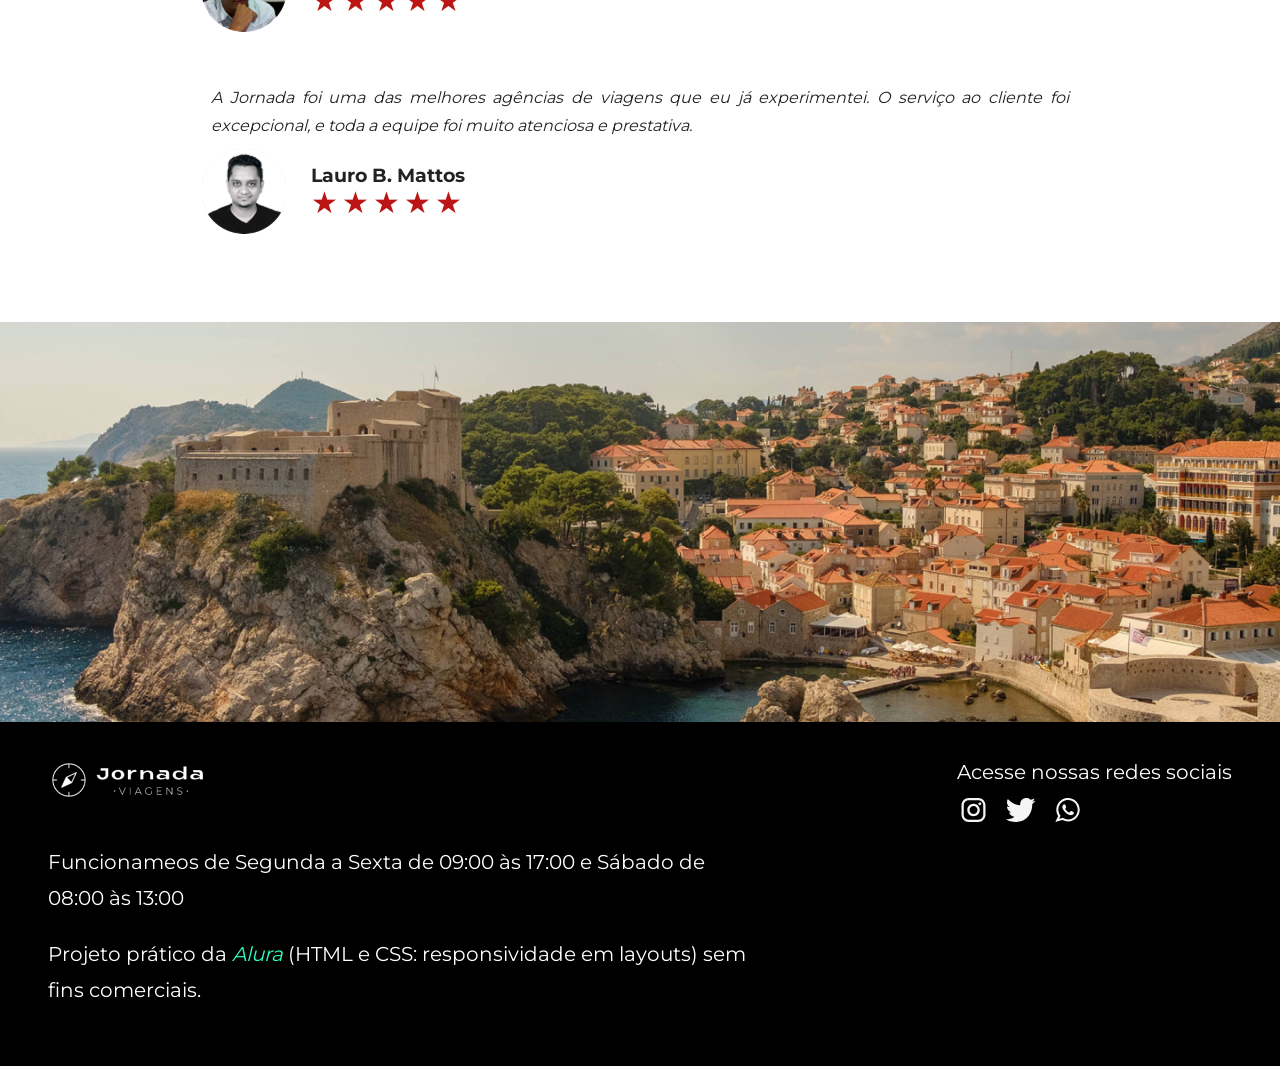
==== commit 9d8f3865: "Finalizando estrutura completa da pagina de blog" ====
--- a/index.html
+++ b/index.html
@@ -4,8 +4,13 @@
     <meta charset="UTF-8" />
     <meta name="viewport" content="width=device-width, initial-scale=1.0" />
     <link rel="stylesheet" href="./assets/css/style.css" />
-    <link rel="shortcut icon" href="./favico.svg" type="image/x-icon" />
+    <link rel="shortcut icon" href="./favico.svg" type="xml/svg" />
     <meta name="description" content="Agência de viagens especializada em criar experiências inesquecíveis. Oferecemos pacotes personalizados, destinos exclusivos e atendimento excepcional para tornar sua jornada única e memorável." />
+    <meta name="og:title" content="Jornada Viagens">
+    <meta name="og:description" content="Agência de viagens especializada em criar experiências inesquecíveis. Oferecemos pacotes personalizados, destinos exclusivos e atendimento excepcional para tornar sua jornada única e memorável.">
+    <meta name="og:image" content="https://georgene-estevam.github.io/assets/img/logo-footer.png">
+    <meta name="og:type" content="website">
+    <meta name="og:url" content="https://georgene-estevam.github.io/projeto-jornada-viagnes/">
     <title>Jornada viagens</title>
   </head>
   <body>
@@ -31,10 +36,10 @@
       <nav class="menu">
         <ul>
           <li>
-            <a href="blog.html" target="_blank" title="Acessar Blog">Blog</a>
+            <a href="blog.html" title="Acessar Blog">Blog</a>
           </li>
           <li>
-            <a href="pacotes.html" title="Acessar Pacotes de viagens"
+            <a href="pacotes-de-viagens.html" title="Acessar Pacotes de viagens"
               >Pacotes de viagens</a
             >
           </li>
@@ -47,13 +52,11 @@
     <section class="hero">
       <div class="hero-img"></div>
       <div class="container">
-        <h2>
-        Somos uma agência apaixonada por criar viagens inesquecíveis. Do destino
-        à seleção das atividades, cuidamos de todos os detalhes para que você
-        aproveite ao máximo cada momento da sua jornada!
-      </h2>
-    </section>
-      </div>
+        <h2>Somos uma agência apaixonada por criar viagens inesquecíveis. Do destino
+          à seleção das atividades, cuidamos de todos os detalhes para que você
+          aproveite ao máximo cada momento da sua jornada!</h2>
+      </div>
+    </section>
     <!--Fim da seção de hero-->
 
     <!--Início da seção de ofertas-->
@@ -325,11 +328,13 @@
     </section>
     <!--Fim da seção de depoimentos-->
 
-    <!--Início do footer-->
+    <!--Início do bottom-hero-->
     <section class="bottom-hero">
       <div class="hero-img"></div>
     </section>
+    <!--Fim do bottom-hero-->
     
+    <!--Início do footer-->
     <footer>
       <div class="footer-content">
         <div class="footer-content-wrapper">
--- a/assets/css/style.css
+++ b/assets/css/style.css
@@ -6,4 +6,6 @@
 @import url(./destinations.css);
 @import url(./payments.css);
 @import url(./testimonials.css);
-@import url(./footer.css);+@import url(./footer.css);
+@import url(./contact.css);
+@import url(./blog.css);
